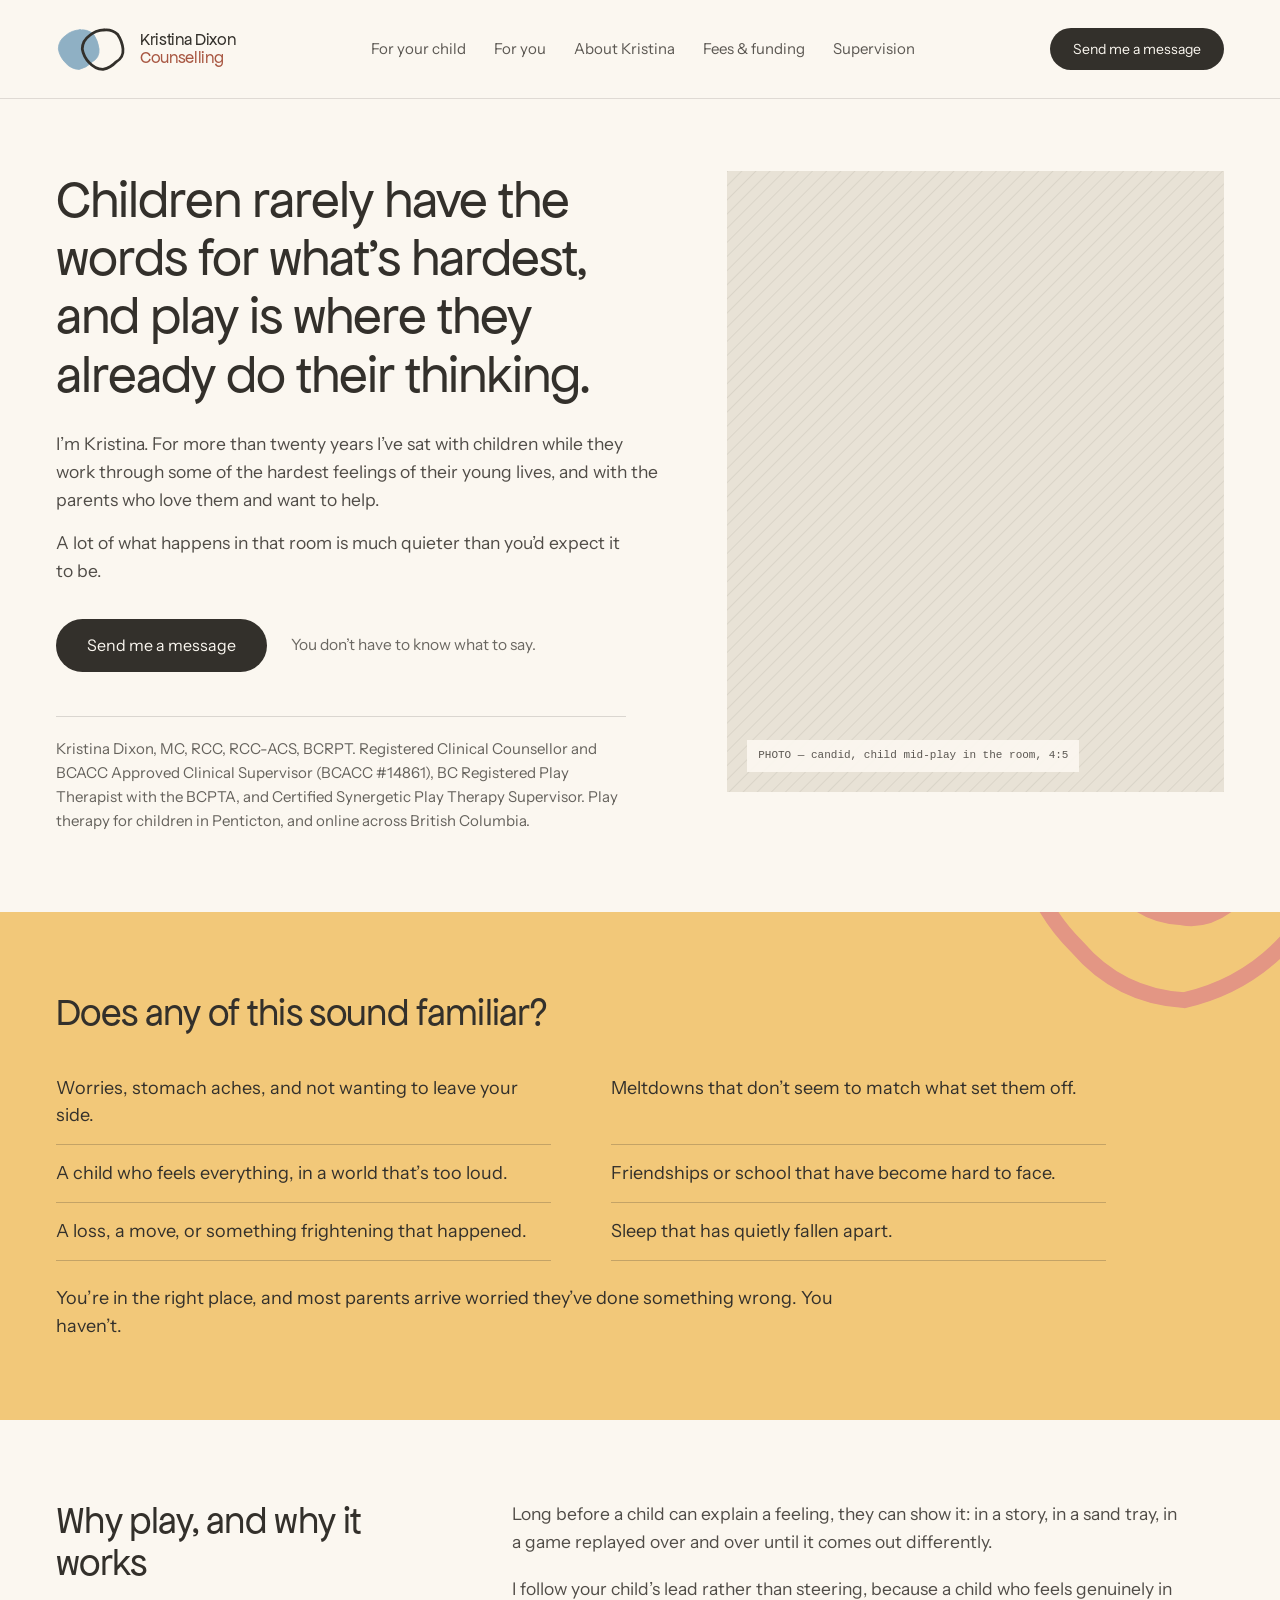
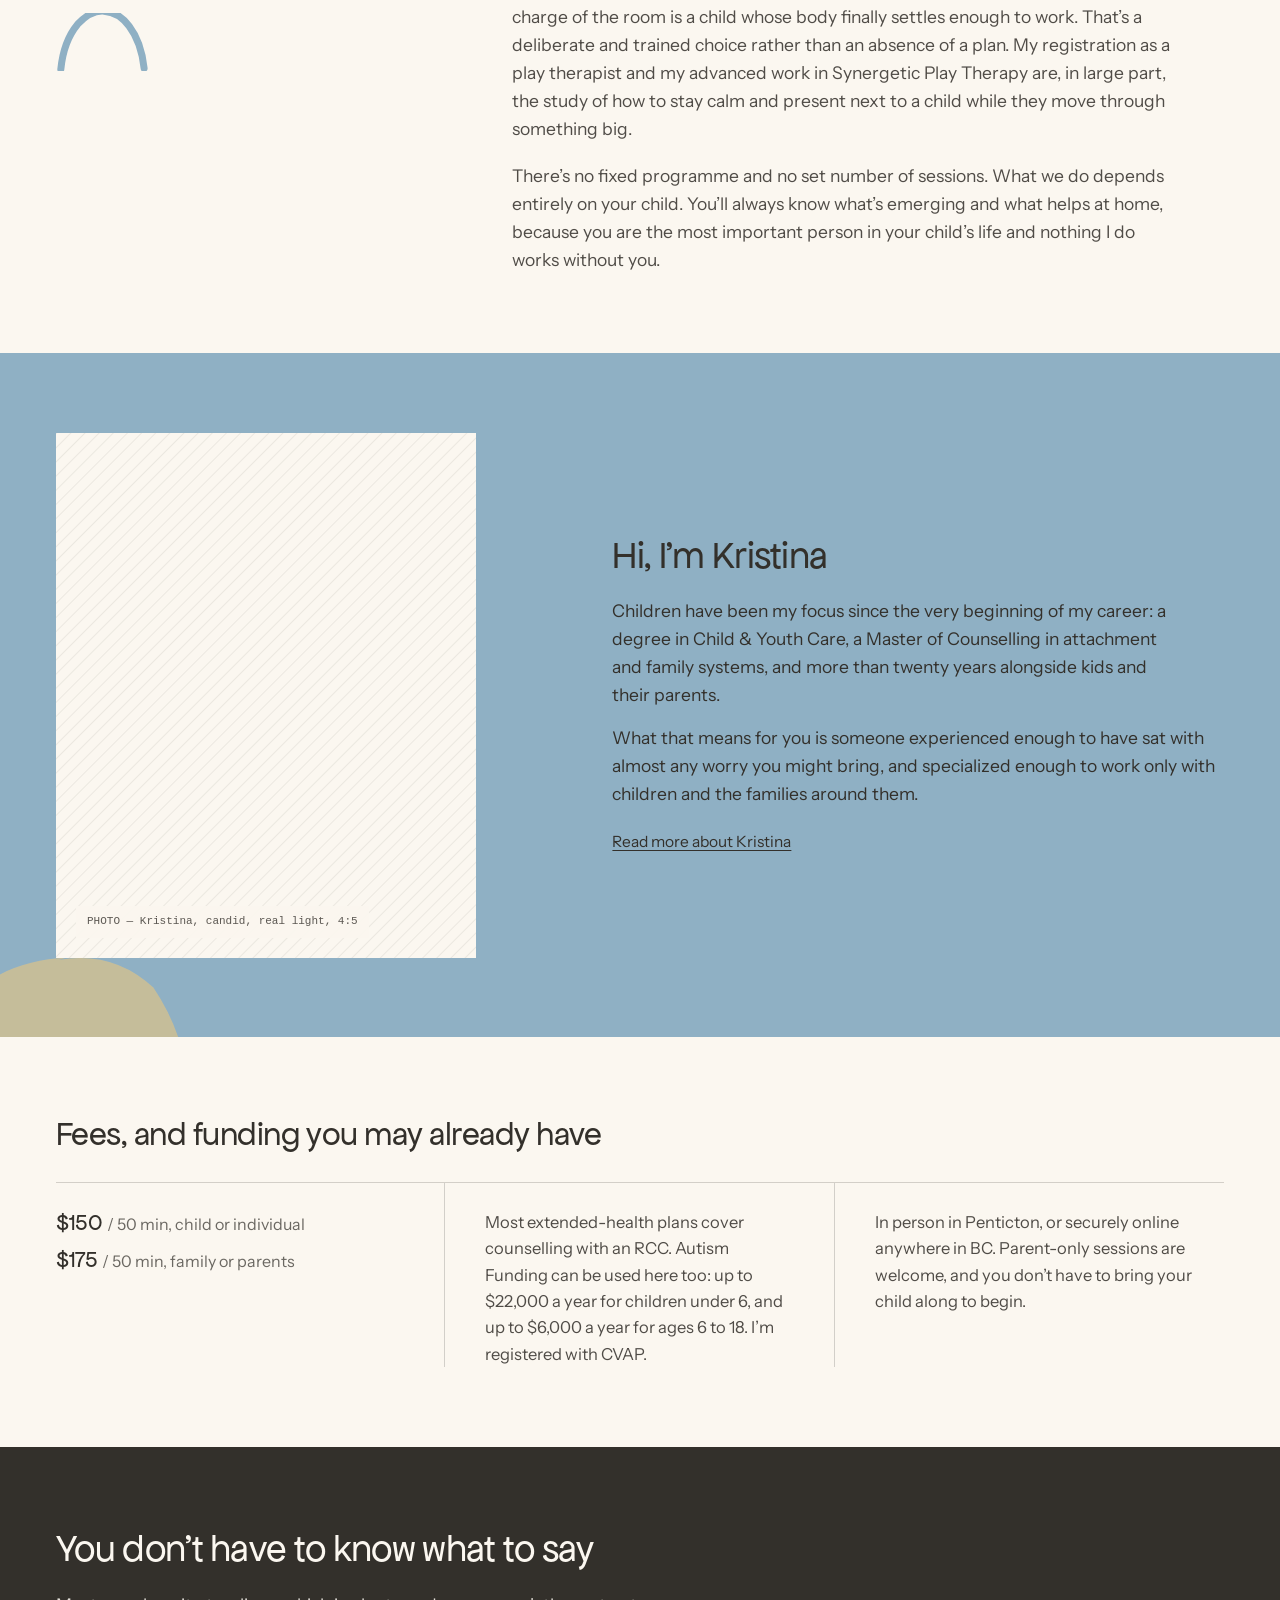
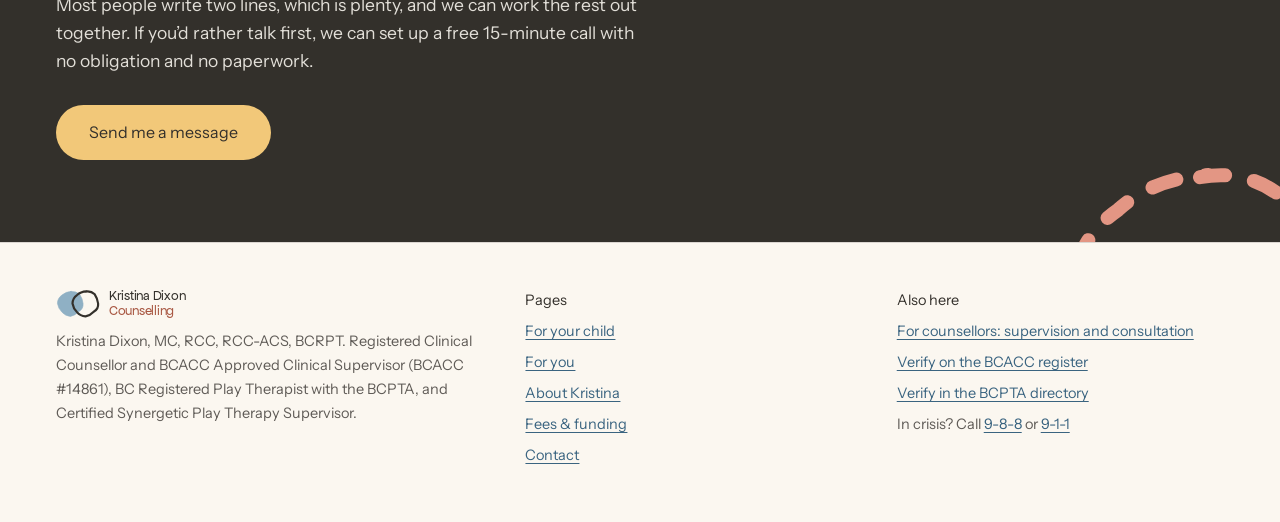
==== index.html @ 4276e52d "Give the descriptor coral and the filled ring a drawn edge Three changes from the coral handoff, on " ====
<!DOCTYPE html>
<html lang="en-CA">
<head>
<meta charset="utf-8">
<meta name="viewport" content="width=device-width, initial-scale=1">
<title>Play Therapy for Children in Penticton | Kristina Dixon, RCC, BCRPT</title>
<meta name="description" content="Registered Clinical Counsellor and BC Registered Play Therapist with 20+ years' experience, working with children and families in Penticton and the South Okanagan.">
<link rel="canonical" href="https://kristinadixon.ca/">
<meta property="og:type" content="website">
<meta property="og:site_name" content="Kristina Dixon Counselling">
<meta property="og:title" content="Play Therapy for Children in Penticton | Kristina Dixon, RCC, BCRPT">
<meta property="og:description" content="Registered Clinical Counsellor and BC Registered Play Therapist with 20+ years' experience, working with children and families in Penticton and the South Okanagan.">
<meta property="og:url" content="https://kristinadixon.ca/">
<meta property="og:locale" content="en_CA">
<!-- TODO before launch: og:image and twitter:image, 1200x630, from the primary portrait. See PHOTOGRAPHY.md. -->
<meta name="theme-color" content="#FBF7F0">
<link rel="icon" href="favicon.svg" type="image/svg+xml">
<link rel="preload" href="assets/fonts/apfel-grotezk-regular.woff2" as="font" type="font/woff2" crossorigin>
<link rel="preload" href="assets/fonts/instrument-sans-latin.woff2" as="font" type="font/woff2" crossorigin>
<link rel="stylesheet" href="assets/css/site.css">
<script async src="https://www.googletagmanager.com/gtag/js?id=G-G0EFPKYL7X"></script>
<script src="assets/js/analytics.js" defer></script>
</head>
<body class="has-sticky-cta">

<a class="skip-link" href="#main">Skip to the main content</a>

<!-- PLACEHOLDER ONLY — the striped fill used by every photo slot.
     Delete this block along with the last placeholder. -->
<svg width="0" height="0" style="position:absolute" aria-hidden="true" focusable="false"><defs><pattern id="kd-stripe" width="10" height="10" patternTransform="rotate(45)" patternUnits="userSpaceOnUse"><line x1="0" y1="0" x2="0" y2="10" stroke="rgba(51,48,43,.1)" stroke-width="1.5"></line></pattern></defs></svg>

<header class="site-header">
  <div class="wrap site-header__inner">
    <a class="lockup" href="index.html" aria-label="Kristina Dixon Counselling, home">
      <svg class="mark" width="70" height="46" viewBox="0 0 152 100" fill="none" stroke-linecap="round" aria-hidden="true" focusable="false"><path d="M50 9 Q68.4 5.7 81.8 18.2 Q91.6 32.8 93.5 50 Q95.3 68.8 78.3 78.3 Q66.8 90.7 50 94.5 Q32 93.4 20.3 79.7 Q7.9 67.4 5 50 Q5.2 31.4 20.7 20.7 Q33.1 9.3 53 8.2 Z" fill="#8FB0C4" stroke="#8FB0C4" stroke-width="1.7"></path><path d="M50 9 Q68.4 5.7 81.8 18.2 Q91.6 32.8 93.5 50 Q95.3 68.8 78.3 78.3 Q66.8 90.7 50 94.5 Q32 93.4 20.3 79.7 Q7.9 67.4 5 50 Q5.2 31.4 20.7 20.7 Q33.1 9.3 53 8.2" fill="none" stroke="#33302B" stroke-width="6" transform="translate(52 0)"></path></svg>
      <span class="lockup__name">Kristina Dixon<span class="lockup__tail"><br>Counselling</span></span>
    </a>

    <nav class="nav" aria-label="Main">
      <a class="nav__link" href="play-therapy.html">For your child</a>
      <a class="nav__link" href="for-parents.html">For you</a>
      <a class="nav__link" href="about.html">About Kristina</a>
      <a class="nav__link" href="fees.html">Fees &amp; funding</a>
      <a class="nav__link" href="for-counsellors.html">Supervision</a>
    </nav>

    <div class="header__actions">
      <a class="btn btn--header" href="contact.html">Send me a message</a>
      <details class="menu">
        <summary class="menu-toggle">Menu</summary>
        <nav class="menu-sheet" aria-label="Menu">
          <div class="wrap menu-sheet__list">
            <a href="play-therapy.html">For your child</a>
            <a href="for-parents.html">For you</a>
            <a href="about.html">About Kristina</a>
            <a href="fees.html">Fees &amp; funding</a>
            <a href="for-counsellors.html">Clinical Supervision &amp; Consultation</a>
            <a href="contact.html">Send me a message</a>
          </div>
        </nav>
      </details>
    </div>
  </div>
</header>

<main id="main">

  <section class="section hero">
    <div class="wrap split">
      <div class="hero__enter">
        <h1 class="d d-53 hero__title balance">Children rarely have the words for what&rsquo;s hardest, and play is where they already do their thinking.</h1>
        <div class="prose">
          <p>I&rsquo;m Kristina. For more than twenty years I&rsquo;ve sat with children while they work through some of the hardest feelings of their young lives, and with the parents who love them and want to help.</p>
          <p>A lot of what happens in that room is much quieter than you&rsquo;d expect it to be.</p>
        </div>
        <div class="cta-row">
          <a class="btn btn--primary" href="contact.html">Send me a message</a>
          <span class="cta-row__reassurance">You don&rsquo;t have to know what to say.</span>
        </div>
        <p class="hero__credential">Kristina Dixon, MC, RCC, RCC-ACS, BCRPT. Registered Clinical Counsellor and BCACC Approved Clinical Supervisor (BCACC #14861), BC Registered Play Therapist with the BCPTA, and Certified Synergetic Play Therapy Supervisor. Play therapy for children in Penticton, and online across British Columbia.</p>
      </div>

      <div class="photo-cell">
        <!-- PLACEHOLDER — replace with the real photograph and real alt text. -->
        <div class="photo photo--4x5">
          <svg class="photo__stripes" aria-hidden="true" focusable="false"><rect width="100%" height="100%" fill="url(#kd-stripe)"></rect></svg>
          <span class="photo__caption">PHOTO &mdash; candid, child mid-play in the room, 4:5</span>
        </div>
      </div>
    </div>
  </section>

  <section class="section block--yellow">
    <svg class="shape shape--recognition" viewBox="0 0 100 100" fill="none" stroke="#E39684" stroke-width="4.4" stroke-linecap="round" aria-hidden="true" focusable="false"><path d="M50 9 Q68.4 5.7 81.8 18.2 Q91.6 32.8 93.5 50 Q95.3 68.8 78.3 78.3 Q66.8 90.7 50 94.5 Q32 93.4 20.3 79.7 Q7.9 67.4 5 50 Q5.2 31.4 20.7 20.7 Q33.1 9.3 53 8.2"></path><path d="M50 28 Q59.5 25.8 66.5 33.5 Q72.5 40 71.5 50 Q72.5 60.5 64 66.5 Q57 72.8 49.5 71.5 Q39.5 71 34 64.5 Q28.2 58 28.5 49.5 Q27.8 39.5 34.5 33.5 Q41.5 27.2 53 27.8"></path></svg>
    <div class="wrap">
      <h2 class="d d-38">Does any of this sound familiar?</h2>
      <ul class="rule-list list-narrow">
        <li>Worries, stomach aches, and not wanting to leave your side.</li>
        <li>Meltdowns that don&rsquo;t seem to match what set them off.</li>
        <li>A child who feels everything, in a world that&rsquo;s too loud.</li>
        <li>Friendships or school that have become hard to face.</li>
        <li>A loss, a move, or something frightening that happened.</li>
        <li>Sleep that has quietly fallen apart.</li>
      </ul>
      <p class="block__coda">You&rsquo;re in the right place, and most parents arrive worried they&rsquo;ve done something wrong. You haven&rsquo;t.</p>
    </div>
  </section>

  <section class="section">
    <div class="wrap split--aside">
      <div>
        <h2 class="d d-38">Why play, and why it works</h2>
        <svg class="aside-shape" width="92" height="58" viewBox="12 20 76 62" fill="none" stroke="#8FB0C4" stroke-width="7.5" stroke-linecap="round" aria-hidden="true" focusable="false"><path d="M6 80 Q9 50 24 32 Q38 17 52 18 Q68 19 79 34 Q92 51 95 79"></path></svg>
      </div>
      <div class="prose prose--loose">
        <p>Long before a child can explain a feeling, they can show it: in a story, in a sand tray, in a game replayed over and over until it comes out differently.</p>
        <p>I follow your child&rsquo;s lead rather than steering, because a child who feels genuinely in charge of the room is a child whose body finally settles enough to work. That&rsquo;s a deliberate and trained choice rather than an absence of a plan. My registration as a play therapist and my advanced work in Synergetic Play Therapy are, in large part, the study of how to stay calm and present next to a child while they move through something big.</p>
        <p>There&rsquo;s no fixed programme and no set number of sessions. What we do depends entirely on your child. You&rsquo;ll always know what&rsquo;s emerging and what helps at home, because you are the most important person in your child&rsquo;s life and nothing I do works without you.</p>
      </div>
    </div>
  </section>

  <section class="section block--sky">
    <svg class="shape shape--kristina" viewBox="0 0 100 100" fill="none" aria-hidden="true" focusable="false"><path d="M50 9 Q68.4 5.7 81.8 18.2 Q91.6 32.8 93.5 50 Q95.3 68.8 78.3 78.3 Q66.8 90.7 50 94.5 Q32 93.4 20.3 79.7 Q7.9 67.4 5 50 Q5.2 31.4 20.7 20.7 Q33.1 9.3 53 8.2 Z" fill="#F2C879" opacity=".55"></path></svg>
    <div class="wrap split--flip split--middle split--photo-first">
      <div class="photo-cell">
        <!-- PLACEHOLDER — replace with the real photograph and real alt text. -->
        <div class="photo photo--4x5 photo--inset">
          <svg class="photo__stripes" aria-hidden="true" focusable="false"><rect width="100%" height="100%" fill="url(#kd-stripe)"></rect></svg>
          <span class="photo__caption">PHOTO &mdash; Kristina, candid, real light, 4:5</span>
        </div>
      </div>
      <div>
        <h2 class="d d-38">Hi, I&rsquo;m Kristina</h2>
        <div class="prose">
          <p>Children have been my focus since the very beginning of my career: a degree in Child &amp; Youth Care, a Master of Counselling in attachment and family systems, and more than twenty years alongside kids and their parents.</p>
          <p>What that means for you is someone experienced enough to have sat with almost any worry you might bring, and specialized enough to work only with children and the families around them.</p>
        </div>
        <p class="after"><a href="about.html">Read more about Kristina</a></p>
      </div>
    </div>
  </section>

  <section class="section">
    <div class="wrap">
      <h2 class="d d-33">Fees, and funding you may already have</h2>
      <div class="trio">
        <div>
          <p class="price"><span class="d d-23">$150</span> <span class="price__unit">/ 50 min, child or individual</span></p>
          <p class="price"><span class="d d-23">$175</span> <span class="price__unit">/ 50 min, family or parents</span></p>
        </div>
        <div>
          <p class="cell__body">Most extended-health plans cover counselling with an RCC. Autism Funding can be used here too: up to $22,000 a year for children under 6, and up to $6,000 a year for ages 6 to 18. I&rsquo;m registered with CVAP.</p>
        </div>
        <div>
          <p class="cell__body">In person in Penticton, or securely online anywhere in BC. Parent-only sessions are welcome, and you don&rsquo;t have to bring your child along to begin.</p>
        </div>
      </div>
    </div>
  </section>

  <section class="closer on-charcoal">
    <svg class="shape shape--closer" viewBox="0 0 100 100" fill="none" stroke="#E39684" stroke-width="5" stroke-dasharray="9 10.5" stroke-linecap="round" aria-hidden="true" focusable="false"><path d="M50 9 Q68.4 5.7 81.8 18.2 Q91.6 32.8 93.5 50 Q95.3 68.8 78.3 78.3 Q66.8 90.7 50 94.5 Q32 93.4 20.3 79.7 Q7.9 67.4 5 50 Q5.2 31.4 20.7 20.7 Q33.1 9.3 53 8.2"></path></svg>
    <div class="wrap">
      <h2 class="d d-38 closer__title">You don&rsquo;t have to know what to say</h2>
      <p class="closer__body">Most people write two lines, which is plenty, and we can work the rest out together. If you&rsquo;d rather talk first, we can set up a free 15-minute call with no obligation and no paperwork.</p>
      <div class="closer__actions">
        <a class="btn btn--yellow" href="contact.html">Send me a message</a>
      </div>
    </div>
  </section>

</main>

<footer class="site-footer">
  <div class="wrap site-footer__inner">
    <div class="footer-col">
      <a class="footer-lockup" href="index.html">
        <svg class="mark" width="44" height="29" viewBox="0 0 152 100" fill="none" stroke-linecap="round" aria-hidden="true" focusable="false"><path d="M50 9 Q68.4 5.7 81.8 18.2 Q91.6 32.8 93.5 50 Q95.3 68.8 78.3 78.3 Q66.8 90.7 50 94.5 Q32 93.4 20.3 79.7 Q7.9 67.4 5 50 Q5.2 31.4 20.7 20.7 Q33.1 9.3 53 8.2 Z" fill="#8FB0C4" stroke="#8FB0C4" stroke-width="2.1"></path><path d="M50 9 Q68.4 5.7 81.8 18.2 Q91.6 32.8 93.5 50 Q95.3 68.8 78.3 78.3 Q66.8 90.7 50 94.5 Q32 93.4 20.3 79.7 Q7.9 67.4 5 50 Q5.2 31.4 20.7 20.7 Q33.1 9.3 53 8.2" fill="none" stroke="#33302B" stroke-width="7.5" transform="translate(52 0)"></path></svg>
        <span class="footer-lockup__name">Kristina Dixon<span class="footer-lockup__tail"><br>Counselling</span></span>
      </a>
      <p>Kristina Dixon, MC, RCC, RCC-ACS, BCRPT. Registered Clinical Counsellor and BCACC Approved Clinical Supervisor (BCACC #14861), BC Registered Play Therapist with the BCPTA, and Certified Synergetic Play Therapy Supervisor.</p>
    </div>
    <nav class="footer-col" aria-label="Pages">
      <span class="footer-col__head">Pages</span>
      <a href="play-therapy.html">For your child</a>
      <a href="for-parents.html">For you</a>
      <a href="about.html">About Kristina</a>
      <a href="fees.html">Fees &amp; funding</a>
      <a href="contact.html">Contact</a>
    </nav>
    <nav class="footer-col" aria-label="Also here">
      <span class="footer-col__head">Also here</span>
      <a href="for-counsellors.html">For counsellors: supervision and consultation</a>
      <a href="https://bcacc.ca/counsellors/kristina-dixon/" rel="noopener">Verify on the BCACC register</a>
      <a href="https://www.bcplaytherapy.ca/membership-account/profile/918/" rel="noopener">Verify in the BCPTA directory</a>
      <span>In crisis? Call <a href="tel:988">9-8-8</a> or <a href="tel:911">9-1-1</a></span>
    </nav>
  </div>
</footer>

<div class="sticky-cta">
  <a class="btn btn--primary" href="contact.html">Send me a message</a>
</div>

<script type="application/ld+json">
{
  "@context": "https://schema.org",
  "@type": "LocalBusiness",
  "@id": "https://kristinadixon.ca/#practice",
  "name": "Kristina Dixon Counselling",
  "url": "https://kristinadixon.ca/",
  "description": "Play therapy for children and counselling for the parents around them, in Penticton and online across British Columbia.",
  "address": {
    "@type": "PostalAddress",
    "addressLocality": "Penticton",
    "addressRegion": "BC",
    "addressCountry": "CA"
  },
  "areaServed": ["Penticton", "Summerland", "Oliver", "Osoyoos", "British Columbia"],
  "employee": {
    "@type": "Person",
    "@id": "https://kristinadixon.ca/about.html#kristina",
    "name": "Kristina Dixon",
    "honorificSuffix": "MC, RCC, RCC-ACS, BCRPT",
    "jobTitle": "Registered Clinical Counsellor and BC Registered Play Therapist",
    "hasCredential": ["RCC BCACC #14861", "RCC-ACS BCACC Approved Clinical Supervisor", "BCRPT BCPTA", "Certified Synergetic Play Therapy Supervisor"]
  }
}
</script>

</body>
</html>
---- assets/css/site.css ----
/* =============================================================================
   Kristina Dixon Counselling
   Territory 2, "Big Feelings". Hand-built static CSS. No framework, no build.

   Non-negotiables encoded here, from design-handback-type-and-colour.md:
   - No gradients. Anywhere. Section separation is a hard colour change,
     a 1px rule, or space.
   - No box-shadows. Anywhere.
   - border-radius: 999px on buttons only. Everything else is square.
   - All text is charcoal (or warm white on charcoal). Yellow and sky are block
     and shape colours only and never carry text. Coral has one exception, the
     lock-up descriptor, and only in the darkened cut that clears AA.
   - Hierarchy is size and space. Never a weight jump. Display face is 400 only.
   ========================================================================== */

/* 1. Fonts — self-hosted, latin subsets, font-display:swap
   ------------------------------------------------------------------------- */

/* Body face. Instrument Sans ships variable, so one file covers 400 and 500. */
@font-face {
  font-family: 'Instrument Sans';
  font-style: normal;
  font-weight: 400 500;
  font-display: swap;
  src: url('../fonts/instrument-sans-latin.woff2') format('woff2');
  unicode-range: U+0000-00FF, U+0131, U+0152-0153, U+02BB-02BC, U+02C6, U+02DA,
    U+02DC, U+0304, U+0308, U+0329, U+2000-206F, U+20AC, U+2122, U+2191, U+2193,
    U+2212, U+2215, U+FEFF, U+FFFD;
}
@font-face {
  font-family: 'Instrument Sans';
  font-style: normal;
  font-weight: 400 500;
  font-display: swap;
  src: url('../fonts/instrument-sans-latin-ext.woff2') format('woff2');
  unicode-range: U+0100-02BA, U+02BD-02C5, U+02C7-02CC, U+02CE-02D7, U+02DD-02FF,
    U+0304, U+0308, U+0329, U+1D00-1DBF, U+1E00-1E9F, U+1EF2-1EFF, U+2020,
    U+20A0-20AB, U+20AD-20C0, U+2113, U+2C60-2C7F, U+A720-A7FF;
}
@font-face {
  font-family: 'Instrument Sans';
  font-style: italic;
  font-weight: 400;
  font-display: swap;
  src: url('../fonts/instrument-sans-italic-latin.woff2') format('woff2');
  unicode-range: U+0000-00FF, U+0131, U+0152-0153, U+02BB-02BC, U+02C6, U+02DA,
    U+02DC, U+0304, U+0308, U+0329, U+2000-206F, U+20AC, U+2122, U+2191, U+2193,
    U+2212, U+2215, U+FEFF, U+FFFD;
}

/* Display face — Apfel Grotezk (Collletttivo), the handoff's first choice.
   SIL Open Font License 1.1; the licence travels with the file, in
   assets/fonts/ApfelGrotezk-OFL.txt.

   Weight 400 only, deliberately. The family also ships Fett, Satt and Brukt;
   none of them is here, so nothing can accidentally reach for a heavier cut
   and reintroduce the weight-jump hierarchy the handback ruled out. */
@font-face {
  font-family: 'Apfel Grotezk';
  font-style: normal;
  font-weight: 400;
  font-display: swap;
  src: url('../fonts/apfel-grotezk-regular.woff2') format('woff2');
}

/* 2. Tokens
   ------------------------------------------------------------------------- */

:root {
  --warm-white: #FBF7F0;
  --charcoal: #33302B;
  --yellow: #F2C879;
  --sky: #8FB0C4;

  /* Coral carries the lock-up descriptor, and the value flips with the ground
     because no single one clears AA on both. --coral is the palette value and
     is only ever type on charcoal (5.6:1); --coral-ink is the darkened cut and
     is only ever type on warm white (4.8:1). Swapped, both fail: #E39684 on
     warm white measures about 2:1, #A85742 on charcoal about 2.4:1. Yellow is
     not a third option — it is unusable as type on warm white at any size. */
  --coral: #E39684;
  --coral-ink: #A85742;
  --link: #3A6480;
  --link-hover: #2A4B60;
  --placeholder-ground: #E8E2D6;

  /* Softened charcoal for running prose. 7.7:1 on warm white. */
  --ink-soft: rgba(51, 48, 43, .86);
  --ink-quiet: rgba(51, 48, 43, .78);
  --ink-faint: rgba(51, 48, 43, .72);

  --rule: rgba(51, 48, 43, .18);
  --rule-mid: rgba(51, 48, 43, .2);
  --rule-strong: rgba(51, 48, 43, .24);

  /* Reversed, for the charcoal closer and the supervision sub-brand. */
  --paper-soft: rgba(251, 247, 240, .88);
  --paper-quiet: rgba(251, 247, 240, .8);
  --paper-rule: rgba(251, 247, 240, .2);

  --font-display: 'Apfel Grotezk', system-ui, sans-serif;
  --font-body: 'Instrument Sans', system-ui, -apple-system, 'Segoe UI', sans-serif;
  --font-mono: ui-monospace, SFMono-Regular, Menlo, Consolas, monospace;

  --page: 1280px;
  --gutter: clamp(20px, 4.4vw, 56px);
  --section-pad: clamp(56px, 6.2vw, 80px);

  --ease: cubic-bezier(.2, .6, .35, 1);
}

/* 3. Base
   ------------------------------------------------------------------------- */

*, *::before, *::after { box-sizing: border-box; }

html { -webkit-text-size-adjust: 100%; }

body {
  margin: 0;
  background: var(--warm-white);
  color: var(--charcoal);
  font-family: var(--font-body);
  font-size: 17.5px;
  line-height: 1.58;
  -webkit-font-smoothing: antialiased;
  text-rendering: optimizeLegibility;
  overflow-x: hidden;
}

h1, h2, h3, p, ul, ol, figure, blockquote { margin: 0; }
ul { padding: 0; list-style: none; }
img, svg { display: block; max-width: 100%; }
img { height: auto; }

a { color: var(--link); text-underline-offset: .18em; }
a:hover { color: var(--link-hover); }

/* On a colour block the link is charcoal and carries an underline, because
   the affordance must not be colour alone and #3A6480 measures 4.02:1 on
   yellow and 2.74:1 on sky — both short of AA. Charcoal is 9.4:1 and 5.7:1. */
.block--yellow a,
.block--sky a {
  color: var(--charcoal);
  text-decoration: underline;
}
.block--yellow a:hover,
.block--sky a:hover { color: var(--charcoal); text-decoration-thickness: 2px; }

/* Focus is never removed. 2px at 2px offset, always ≥3:1 on its own ground. */
:focus-visible {
  outline: 2px solid var(--link);
  outline-offset: 2px;
}
.block--sky :focus-visible { outline-color: var(--charcoal); }
.on-charcoal :focus-visible,
.closer :focus-visible,
.pro :focus-visible { outline-color: var(--sky); }

[hidden] { display: none !important; }

button { font: inherit; color: inherit; cursor: pointer; }

::selection { background: var(--yellow); color: var(--charcoal); }

.visually-hidden {
  position: absolute;
  width: 1px; height: 1px;
  margin: -1px; padding: 0; border: 0;
  clip-path: inset(50%);
  overflow: hidden;
  white-space: nowrap;
}

.skip-link {
  position: absolute;
  left: 12px; top: -100px;
  z-index: 100;
  padding: 14px 20px;
  background: var(--charcoal);
  color: var(--warm-white);
  font-size: 15px;
  text-decoration: none;
  transition: top .15s var(--ease);
}
.skip-link:focus {
  top: 12px;
  color: var(--warm-white);
}

/* 4. Type scale — display 53 / 47 / 43 / 38 / 33 / 23 / 21, weight 400 only
   ------------------------------------------------------------------------- */

.d {
  font-family: var(--font-display);
  font-weight: 400;
  letter-spacing: -.016em;
  line-height: 1.14;
}
.d-53 { font-size: clamp(30px, 4.15vw, 53px); line-height: 1.1;  letter-spacing: -.019em; }
.d-47 { font-size: clamp(29px, 3.7vw, 47px);  line-height: 1.1;  letter-spacing: -.019em; }
.d-43 { font-size: clamp(28px, 3.4vw, 43px);  line-height: 1.1;  letter-spacing: -.019em; }
.d-38 { font-size: clamp(25px, 3vw, 38px);    line-height: 1.12; letter-spacing: -.018em; }
.d-33 { font-size: clamp(23px, 2.6vw, 33px);  line-height: 1.14; letter-spacing: -.016em; }
.d-23 { font-size: clamp(20px, 1.8vw, 23px);  line-height: 1.18; letter-spacing: -.014em; }
.d-21 { font-size: clamp(19px, 1.65vw, 21px); line-height: 1.18; letter-spacing: -.014em; }

/* Space above a heading is generous, space below it is tight. The space is
   what separates; there is never a weight jump. */
.lede {
  font-size: clamp(16.5px, 1.4vw, 18px);
  line-height: 1.6;
  color: var(--ink-soft);
  max-width: 38em;
  text-wrap: pretty;
}
.lede--short { max-width: 32em; }
.lede + .lede { margin-top: 16px; }

/* Contact details, and the land acknowledgement that closes the Contact page. */
.contact-details {
  display: flex;
  flex-direction: column;
  gap: 12px;
  margin-top: 28px;
  font-size: 17px;
  color: var(--charcoal);
}
.land {
  max-width: 44em;
  font-size: 17.5px;
  line-height: 1.65;
  color: var(--charcoal);
  text-wrap: pretty;
}

.prose {
  display: flex;
  flex-direction: column;
  gap: 15px;
  max-width: 38em;
  line-height: 1.6;
  color: var(--ink-soft);
}
.prose p { text-wrap: pretty; }
.prose--loose { gap: 19px; }

/* The single crayon shape that sits in an aside column, in normal flow rather
   than cropped off an edge. */
.aside-shape { margin-top: 28px; }

.note {
  font-size: 15.5px;
  line-height: 1.6;
  color: var(--ink-quiet);
}

/* Small labels, captions and credential lines are the body face at small size
   with slightly wider tracking. There is no third family. */
.meta {
  font-size: 15px;
  line-height: 1.6;
  letter-spacing: .005em;
  color: var(--ink-quiet);
}

.balance { text-wrap: balance; }

/* Vertical rhythm lives in sibling selectors rather than in the markup, so
   the rule "generous space above a heading, tight space below it" is stated
   once and holds on every page. */
.hero__title + .prose { margin-top: 26px; }
h1 + .lede { margin-top: 24px; }
h2 + .prose,
h2 + .pro-prose { margin-top: 20px; }
h2 + .rule-list,
h2 + .defs,
h2 + .rule-stack,
.lede + .rule-list { margin-top: 26px; }
h2 + .trio,
h2 + .quad { margin-top: 28px; }
.prose + .cta-row,
.lede + .cta-row { margin-top: 34px; }
.rule-list + .block__coda { margin-top: 24px; }
.defs + .strip { margin-top: 26px; }

.block__coda {
  max-width: 46em;
  font-size: 18px;
  line-height: 1.55;
}
.list-narrow { max-width: 60em; }
.measure-31 { max-width: 31em; }
.measure-34 { max-width: 34em; }
.measure-36 { max-width: 36em; }

/* A single following line — "Read more about Kristina", the verification
   sentence — set at the small body size. */
.after {
  margin-top: 22px;
  font-size: 15.5px;
  line-height: 1.6;
}

/* One rule, one line: the AutPlay / Circle of Security strip under the
   credential grid. The disclosure control sits on the line below it, so that
   opening it expands into full width instead of into a narrow column. */
.strip {
  padding-top: 22px;
  border-top: 1px solid var(--rule-strong);
  font-size: 16px;
  line-height: 1.6;
}
.strip + .disclosure { margin-top: 22px; }
.disclosure + .after { margin-top: 20px; }

/* 5. Layout
   ------------------------------------------------------------------------- */

.wrap {
  max-width: var(--page);
  margin-inline: auto;
  padding-inline: var(--gutter);
}

.section {
  position: relative;
  padding-block: var(--section-pad);
  overflow: hidden; /* shapes crop against this */
}
.section--tight-top { padding-block-start: 0; }
.section--tight-bottom { padding-block-end: 0; }

/* One colour block per section. Never two colour blocks adjacent. */
.block--yellow { background: var(--yellow); }
.block--sky { background: var(--sky); }
.block--charcoal { background: var(--charcoal); color: var(--warm-white); }

/* Text on a colour block is full-strength charcoal, never the softened value. */
.block--yellow .prose,
.block--sky .prose,
.block--yellow .lede,
.block--sky .lede { color: var(--charcoal); }

.grid { display: grid; }

/* Every split is a grid in its own right, so a modifier can be used alone. */
.split,
.split--even,
.split--flip,
.split--aside {
  display: grid;
  gap: 64px;
  align-items: start;
}
.split { grid-template-columns: 1.1fr .9fr; }
.split--even { grid-template-columns: 1fr 1fr; gap: 56px; }
.split--flip { grid-template-columns: .9fr 1.1fr; gap: 56px; }
.split--aside { grid-template-columns: .36fr .64fr; gap: 56px; }
.split--middle { align-items: center; }

/* 6. Header
   ------------------------------------------------------------------------- */

.site-header {
  position: relative;
  border-bottom: 1px solid rgba(51, 48, 43, .14);
}
.site-header__inner {
  display: flex;
  align-items: center;
  justify-content: space-between;
  gap: 24px;
  padding-block: 26px;
}

.lockup {
  display: inline-flex;
  align-items: center;
  gap: 14px;
  color: var(--charcoal);
  text-decoration: none;
}
.lockup__name {
  font-family: var(--font-display);
  font-weight: 400;
  font-size: 17px;
  /* Absolute leading: the two-line block (36px) must stay shorter than the
     46px mark, or the lock-up reads as an icon beside a heading. */
  line-height: 18px;
  letter-spacing: -.019em;
  white-space: nowrap;
}
/* The name reads first, the descriptor second — the same relationship
   "Supervision" already has in the sub-brand. */
.lockup__tail { color: var(--coral-ink); }

.nav {
  display: flex;
  align-items: center;
  gap: 28px;
}
.nav__link {
  font-size: 15px;
  color: rgba(51, 48, 43, .8);
  text-decoration: none;
}
.nav__link:hover { color: var(--charcoal); text-decoration: underline; }
.nav__link[aria-current='page'] { color: var(--charcoal); }

.header__actions {
  display: flex;
  align-items: center;
  gap: 22px;
}

/* The mobile menu is a native <details>, so it needs no script and keeps its
   keyboard and screen-reader behaviour for free. */
.menu { display: none; }

.menu-toggle {
  display: flex;
  align-items: center;
  justify-content: center;
  min-width: 54px;
  min-height: 54px;
  font-size: 16px;
  color: rgba(51, 48, 43, .8);
  cursor: pointer;
  list-style: none;
}
.menu-toggle::-webkit-details-marker { display: none; }

/* A plain sheet under the header. Not a drawer, not an overlay. */
.menu-sheet {
  position: absolute;
  left: 0; right: 0;
  top: 100%;
  z-index: 25;
  background: var(--warm-white);
  border-top: 1px solid var(--rule);
  border-bottom: 1px solid var(--rule);
}
.menu-sheet__list { display: flex; flex-direction: column; }
.menu-sheet__list a {
  display: flex;
  align-items: center;
  min-height: 54px;
  padding-block: 4px;
  border-bottom: 1px solid var(--rule);
  font-size: 17px;
  color: var(--charcoal);
  text-decoration: none;
}
.menu-sheet__list a:last-child { border-bottom: 0; }

/* 7. Buttons and plain links
   ------------------------------------------------------------------------- */

/* The pill is the one rounded thing on the site, and it belongs to buttons. */
.btn {
  display: inline-flex;
  align-items: center;
  justify-content: center;
  border-radius: 999px;
  border: 1px solid transparent;
  font-size: 16px;
  line-height: 1.2;
  text-align: center;
  text-decoration: none;
  transition: background-color .16s var(--ease), color .16s var(--ease),
              border-color .16s var(--ease), transform .16s var(--ease);
}
.btn:hover { transform: translateY(-1px); }
.btn:active { transform: translateY(0); }

.btn--primary {
  padding: 16px 30px;
  background: var(--charcoal);
  color: var(--warm-white);
}
.btn--primary:hover { background: #26241F; color: var(--warm-white); }

.btn--yellow {
  padding: 17px 32px;
  background: var(--yellow);
  color: var(--charcoal);
}
.btn--yellow:hover { background: #E9B95F; color: var(--charcoal); }

.btn--header {
  padding: 12px 22px;
  background: var(--charcoal);
  color: var(--warm-white);
  font-size: 14px;
  white-space: nowrap;
}
.btn--header:hover { background: #26241F; color: var(--warm-white); }

.cta-row {
  display: flex;
  align-items: center;
  flex-wrap: wrap;
  gap: 24px;
}
.cta-row__reassurance {
  font-size: 15.5px;
  color: var(--ink-faint);
}

/* 8. Hero
   ------------------------------------------------------------------------- */

.hero { padding-block-start: clamp(40px, 5.6vw, 84px); }

.hero__title { max-width: 19em; }
.hero__title--wide { max-width: 23em; }
.hero__title--narrow { max-width: 17em; }

.hero__credential {
  margin-top: 44px;
  padding-top: 20px;
  border-top: 1px solid rgba(51, 48, 43, .16);
  max-width: 38em;
  font-size: 15px;
  line-height: 1.6;
  color: rgba(51, 48, 43, .75);
}

/* 9. Rule lists, trios and cells
   ------------------------------------------------------------------------- */

/* Two columns of plain lines separated by hairlines. No bullets, no icons. */
.rule-list {
  display: grid;
  grid-template-columns: 1fr 1fr;
  gap: 0 60px;
}
.rule-list > li,
.rule-list > p {
  margin: 0;
  padding: 15px 0;
  border-bottom: 1px solid var(--rule);
  font-size: 18px;
  line-height: 1.5;
}
.block--yellow .rule-list > li,
.block--sky .rule-list > li { border-bottom-color: var(--rule-strong); }

/* Stacked variant: a single column of beliefs or practical lines. */
.rule-stack {
  display: flex;
  flex-direction: column;
  max-width: 38em;
  line-height: 1.6;
  color: var(--ink-soft);
}
.rule-stack > li {
  padding: 20px 0;
  border-bottom: 1px solid var(--rule);
  text-wrap: pretty;
}
.rule-stack > li:first-child { padding-top: 0; }
.rule-stack > li:last-child { padding-bottom: 0; border-bottom: 0; }

/* A definition list: a display-face term over its plain-language translation.
   Used for the credentials, the four services, and the funding levers. */
.defs {
  display: grid;
  grid-template-columns: 1fr 1fr;
  gap: 0 60px;
  margin: 0;
}
.defs > div {
  padding: 22px 0;
  border-top: 1px solid var(--rule-strong);
}
.defs dt { margin: 0; }
.defs dd {
  margin: 8px 0 0;
  font-size: 16.5px;
  line-height: 1.6;
}

/* Three cells divided by vertical rules. No cards, no shadows. */
.trio {
  display: grid;
  grid-template-columns: repeat(3, 1fr);
  border-top: 1px solid var(--rule-mid);
}
.trio > * {
  padding: 26px 40px 0 40px;
  border-right: 1px solid var(--rule-mid);
}
.trio > *:first-child { padding-left: 0; }
.trio > *:last-child { padding-right: 0; border-right: 0; }

.quad {
  display: grid;
  grid-template-columns: repeat(4, 1fr);
  border-top: 1px solid var(--paper-rule);
}
.quad > * {
  padding: 26px 32px 0 32px;
  border-right: 1px solid var(--paper-rule);
}
.quad > *:first-child { padding-left: 0; }
.quad > *:last-child { padding-right: 0; border-right: 0; }

.cell__body {
  margin-top: 8px;
  font-size: 16.5px;
  line-height: 1.6;
  color: var(--ink-soft);
}
.cell__body:first-child { margin-top: 0; }
/* Fixed height across the trio so the three titles sit on one line, whatever
   the shape's own proportions. */
.cell__shape {
  height: 42px;
  width: auto;
  margin-bottom: 14px;
}

/* Home: figure and unit share a line. */
.price + .price { margin-top: 8px; }
.price__unit { font-size: 16px; color: var(--ink-faint); }

/* Fees: a large figure with its unit on the line below. */
.price-cell__unit {
  margin-top: 6px;
  font-size: 16.5px;
  color: var(--ink-quiet);
}

/* 10. Photography
   -------------------------------------------------------------------------
   PLACEHOLDER — every one of these must be replaced with real photography and
   real alt text before launch. See PHOTOGRAPHY.md for the shot list and the
   two-line swap. Do not ship the striped fill. Do not substitute stock. */

.photo {
  position: relative;
  display: block;
  background: var(--placeholder-ground);
  overflow: hidden;
}
.photo > img {
  width: 100%;
  height: 100%;
  object-fit: cover;
}
.photo--4x5 { aspect-ratio: 4 / 5; }
.photo--3x2 { aspect-ratio: 3 / 2; }
.photo--16x9 { aspect-ratio: 16 / 9; }

/* A portrait that shares a section with body copy rather than carrying a hero:
   held to a width that keeps the section from becoming one tall photograph. */
.photo--inset { max-width: 420px; }

.photo__stripes {
  position: absolute;
  inset: 0;
  width: 100%;
  height: 100%;
}
.photo__caption {
  position: absolute;
  left: 20px;
  bottom: 20px;
  max-width: calc(100% - 40px);
  padding: 8px 11px;
  background: rgba(251, 247, 240, .94);
  font-family: var(--font-mono);
  font-size: 11px;
  line-height: 1.45;
  color: rgba(51, 48, 43, .8);
}
.block--sky .photo { background: var(--warm-white); }

/* 11. Feeling shapes
   -------------------------------------------------------------------------
   A closed set of six, all built from the five authored crayon paths. Flat,
   hard-edged, no gradients, no shadows; each prints in one colour.

   Placement rule, and this one was a real defect caught in review: a shape
   crops off the edge of its section and NEVER sits behind text or over an
   interactive control. Every placement below is checked against the rendered
   text and control rects by tools/check-shapes.mjs — run it after any change
   to a section's copy or width. */

.shape {
  position: absolute;
  pointer-events: none;
  z-index: 0;
}
.section > .wrap { position: relative; z-index: 1; }

/* Home — yellow recognition block. "Big feeling", cropped off the top-right,
   sitting above the rule list and clear of the heading. */
.shape--recognition { top: -252px; right: -84px; width: 360px; height: 360px; }

/* Home — sky "Hi, I'm Kristina". "Settled", cropped off the bottom-left,
   below the portrait column. */
.shape--kristina { bottom: -196px; left: -92px; width: 300px; height: 300px; }

/* About — yellow "What the letters mean". "Together", cropped off the top-right
   in the band above the definition grid. */
.shape--letters { top: -150px; right: -170px; width: 330px; height: 217px; }

/* About — sky "Where we'd meet". "Working on it", cropped off the bottom-left. */
.shape--meet { bottom: -168px; left: -70px; width: 240px; height: 240px; }

/* For your child — yellow "It's quieter than it looks". "Not sure yet",
   cropped off the bottom-left, below the aside heading. */
.shape--quieter { bottom: -196px; left: -136px; width: 320px; height: 320px; }

/* For you — sky "You won't be handed a programme". "Big feeling", filled,
   cropped off the bottom-right beyond the 31em copy column. */
.shape--programme { bottom: -178px; right: -86px; width: 300px; height: 300px; }

/* Fees — sky funding block. "Big feeling", cropped off the top-left above the
   heading baseline. */
.shape--funding { top: -212px; left: -76px; width: 300px; height: 300px; }

/* Contact — yellow form panel. "Settled", cropped off the top-right corner,
   entirely above the first control. */
.shape--form { top: -142px; right: -66px; width: 200px; height: 200px; }

/* Every closer — "Not sure yet", dashed, cropped off the bottom-right. */
.shape--closer { bottom: -190px; right: -60px; width: 280px; height: 280px; }

/* 12. Disclosure
   ------------------------------------------------------------------------- */

.disclosure { margin: 0; }
.disclosure__summary {
  display: inline-flex;
  align-items: center;
  gap: 10px;
  min-height: 54px;
  padding: 13px 24px;
  border: 1px solid rgba(51, 48, 43, .5);
  font-size: 15px;
  color: var(--charcoal);
  cursor: pointer;
  list-style: none;
  transition: background-color .16s var(--ease);
}
.disclosure__summary::-webkit-details-marker { display: none; }
.disclosure__summary:hover { background: rgba(51, 48, 43, .06); }
.disclosure__chev {
  flex: none;
  transition: transform .22s var(--ease);
}
.disclosure[open] .disclosure__chev { transform: rotate(180deg); }
.disclosure__body {
  padding-top: 20px;
  max-width: 42em;
  font-size: 16.5px;
  line-height: 1.65;
}
.disclosure__body p + p { margin-top: 14px; }

/* Height animates with an ease-out where the browser supports it. */
@supports (interpolate-size: allow-keywords) {
  :root { interpolate-size: allow-keywords; }
  .disclosure::details-content {
    block-size: 0;
    overflow: hidden;
    content-visibility: hidden;
    transition: block-size .28s var(--ease),
                content-visibility .28s var(--ease) allow-discrete;
  }
  .disclosure[open]::details-content {
    block-size: auto;
    content-visibility: visible;
  }
}

/* 13. Message form
   -------------------------------------------------------------------------
   Three fields, one of them required. Nothing about funding, diagnosis or
   history is asked before first contact. */

.form-panel {
  position: relative;
  padding: 36px 36px 32px;
  background: var(--yellow);
  overflow: hidden;
}
/* Everything except the shape paints above it. The shape keeps its own
   absolute positioning, so it must not be caught by this. */
.form-panel > :not(.shape) { position: relative; z-index: 1; }

.form {
  display: flex;
  flex-direction: column;
  gap: 15px;
}
.form-panel h2 + .form { margin-top: 20px; }
.field {
  display: flex;
  flex-direction: column;
  gap: 6px;
}
.field__label {
  font-size: 14.5px;
  color: var(--charcoal);
}
.field__control {
  min-height: 54px;
  padding: 14px 15px;
  background: var(--warm-white);
  border: 1px solid rgba(51, 48, 43, .3);
  border-radius: 0;
  font-family: inherit;
  font-size: 16.5px;
  line-height: 1.5;
  color: var(--charcoal);
}
textarea.field__control {
  min-height: 112px;
  resize: vertical;
}
.field__control:hover { border-color: rgba(51, 48, 43, .5); }
.field__control[aria-invalid='true'] { border-color: var(--charcoal); border-width: 2px; }

/* Errors are text beside the field, never colour alone. */
.field__error {
  font-size: 14.5px;
  line-height: 1.45;
  color: var(--charcoal);
}
.field__error:empty { display: none; }

.form__submit {
  min-height: 54px;
  padding: 15px 32px;
  background: var(--charcoal);
  color: var(--warm-white);
  border: 0;
  border-radius: 999px;
  font-size: 16px;
  transition: background-color .16s var(--ease), transform .16s var(--ease);
}
.form__submit:hover { background: #26241F; transform: translateY(-1px); }
.form__submit:active { transform: translateY(0); }

.form__helper {
  font-size: 14.5px;
  line-height: 1.55;
  color: var(--charcoal);
}

/* A send that failed. Charcoal on yellow at 9.4:1, and it appears above the
   helper line rather than replacing it, so nothing a person typed moves. */
.form__error {
  font-size: 15px;
  line-height: 1.55;
  color: var(--charcoal);
  border-left: 2px solid var(--charcoal);
  padding-left: 13px;
}
.form__error:empty { display: none; }

.honeypot {
  position: absolute;
  left: -9999px;
  width: 1px;
  height: 1px;
  overflow: hidden;
}

/* 14. Closing block
   ------------------------------------------------------------------------- */

.closer {
  position: relative;
  padding-block: clamp(58px, 6.4vw, 84px);
  background: var(--charcoal);
  color: var(--warm-white);
  overflow: hidden;
}
.closer__title { max-width: 20em; }
.closer__body {
  margin-top: 20px;
  max-width: 34em;
  line-height: 1.6;
  color: var(--paper-soft);
  text-wrap: pretty;
}
.closer__actions {
  display: flex;
  flex-wrap: wrap;
  gap: 18px;
  margin-top: 30px;
}

/* 15. Footer
   ------------------------------------------------------------------------- */

.site-footer {
  padding-block: 46px 54px;
  border-top: 1px solid rgba(51, 48, 43, .16);
  font-size: 14.5px;
  line-height: 1.65;
  color: var(--ink-quiet);
}
.site-footer__inner {
  display: grid;
  grid-template-columns: 1.3fr 1fr 1fr;
  gap: 44px;
}
.footer-col { display: flex; flex-direction: column; gap: 7px; }
.footer-col__head { color: var(--charcoal); }
/* The lock-up is excluded: it is the mark, not a link in a list, and the name
   keeps its own charcoal rather than taking the link blue. */
.footer-col a:not(.footer-lockup) { color: var(--link); }
.footer-col a:not(.footer-lockup):hover { color: var(--link-hover); }
.footer-lockup {
  display: inline-flex;
  align-items: center;
  gap: 9px;
  margin-bottom: 5px;
  color: var(--charcoal);
  text-decoration: none;
}
.footer-lockup__name {
  font-family: var(--font-display);
  font-weight: 400;
  font-size: 13.5px;
  line-height: 14.5px;
  letter-spacing: -.019em;
  white-space: nowrap;
}
.footer-lockup__tail { color: var(--coral-ink); }

/* 16. Sticky message CTA — mobile only, and it is the CTA, not the nav
   ------------------------------------------------------------------------- */

.sticky-cta { display: none; }

/* 17. Supervision sub-brand
   -------------------------------------------------------------------------
   Same mark, same type, inverted palette. Charcoal ground, warm-white text,
   dusty sky as the single accent. No yellow, no coral, no feeling shapes,
   no photography of children. Denser type, tighter spacing. */

.pro {
  background: var(--charcoal);
  color: var(--warm-white);
}
.pro a { color: var(--sky); }
.pro a:hover { color: #A9C3D4; }

.pro-header { border-bottom: 1px solid rgba(251, 247, 240, .18); }
.pro-header__inner {
  display: flex;
  align-items: center;
  justify-content: space-between;
  gap: 24px;
  padding-block: 26px;
}
.pro-lockup {
  display: inline-flex;
  align-items: center;
  gap: 14px;
  color: var(--warm-white);
  text-decoration: none;
  font-family: var(--font-display);
  font-weight: 400;
  font-size: 20.5px;
  letter-spacing: -.017em;
  white-space: nowrap;
}
.pro-lockup:hover { color: var(--warm-white); }
.pro-lockup__suffix { color: rgba(251, 247, 240, .6); }

.pro-nav {
  display: flex;
  align-items: center;
  gap: 26px;
  font-size: 14.5px;
}
.pro-nav a {
  color: rgba(251, 247, 240, .78);
  text-decoration: none;
}
.pro-nav a:hover { color: var(--warm-white); text-decoration: underline; }

/* Square, not a pill: the sub-brand does not borrow the parent-side control. */
.pro-enquire {
  padding: 11px 21px;
  border: 1px solid rgba(143, 176, 196, .65);
  color: var(--sky);
  font-size: 14px;
  text-decoration: none;
  transition: background-color .16s var(--ease), border-color .16s var(--ease);
}
.pro-enquire:hover { background: rgba(143, 176, 196, .12); border-color: var(--sky); }

.pro-section { padding-block: clamp(44px, 4.6vw, 64px); }
.pro-section--tight-top { padding-block-start: 0; }
.pro-section--tight-bottom { padding-block-end: 0; }
.split--pro {
  display: grid;
  grid-template-columns: 1.05fr .95fr;
  gap: 52px;
  align-items: start;
}

.pro-panel {
  padding: 30px 32px;
  border: 1px solid rgba(251, 247, 240, .22);
}
.pro-prose {
  font-size: 16.5px;
  line-height: 1.6;
  color: var(--paper-soft);
  text-wrap: pretty;
}
h1 + .pro-prose { margin-top: 22px; }
.pro-panel .d + .pro-prose { margin-top: 12px; }
.pro-cell__body {
  margin-top: 8px;
  font-size: 15.5px;
  line-height: 1.6;
  color: var(--paper-quiet);
}
.pro-rule-stack {
  display: flex;
  flex-direction: column;
  font-size: 16.5px;
  line-height: 1.6;
  color: var(--paper-soft);
}
.pro-rule-stack > li {
  padding: 14px 0;
  border-bottom: 1px solid var(--paper-rule);
  text-wrap: pretty;
}
.pro-rule-stack > li:first-child { padding-top: 0; }
.pro-rule-stack > li:last-child { padding-bottom: 0; border-bottom: 0; }

.pro-cta {
  display: flex;
  align-items: center;
  justify-content: space-between;
  flex-wrap: wrap;
  gap: 32px;
  padding: 34px 36px;
  border: 1px solid rgba(251, 247, 240, .22);
}
.pro .pro-cta__btn {
  flex: none;
  min-height: 54px;
  display: inline-flex;
  align-items: center;
  padding: 16px 30px;
  background: var(--sky);
  color: #26241F;
  font-size: 16px;
  text-decoration: none;
  transition: background-color .16s var(--ease);
}
.pro .pro-cta__btn:hover { background: #A9C3D4; color: #26241F; }
.pro-footnote {
  margin-top: 22px;
  font-size: 14.5px;
  color: rgba(251, 247, 240, .6);
}

/* 18. Motion — feedback, not atmosphere
   -------------------------------------------------------------------------
   One quiet entrance, on the hero only. Nothing else moves on its own. */

@media (prefers-reduced-motion: no-preference) {
  .hero__enter {
    animation: enter .5s var(--ease) both;
  }
}
@keyframes enter {
  from { opacity: 0; transform: translateY(7px); }
  to { opacity: 1; transform: none; }
}

@media (prefers-reduced-motion: reduce) {
  *, *::before, *::after {
    animation-duration: .001ms !important;
    animation-iteration-count: 1 !important;
    transition-duration: .001ms !important;
    scroll-behavior: auto !important;
  }
  .btn:hover, .form__submit:hover { transform: none; }
}

/* 19. Responsive — single column below roughly 900px.
       Words before pictures: the headline and the recognition list come
       before any photograph.
   ------------------------------------------------------------------------- */

@media (max-width: 1080px) {
  .split, .split--flip { grid-template-columns: 1fr 1fr; gap: 44px; }
  .split--aside { grid-template-columns: .4fr .6fr; gap: 40px; }
  .rule-list, .defs { gap: 0 40px; }
  .trio > * { padding-inline: 28px; }
  .quad > * { padding-inline: 24px; }
}

@media (max-width: 900px) {
  body { font-size: 16.5px; }

  .split, .split--even, .split--flip, .split--aside, .split--pro {
    grid-template-columns: 1fr;
    gap: 32px;
  }
  .split--photo-first > .photo-cell { order: 2; }

  .rule-list, .defs { grid-template-columns: 1fr; gap: 0; }
  .defs > div { padding: 20px 0; }

  .trio, .quad { grid-template-columns: 1fr; }
  .trio > *, .quad > * {
    padding: 22px 0;
    border-right: 0;
    border-bottom: 1px solid var(--rule-mid);
  }
  .trio > *:last-child, .quad > *:last-child { border-bottom: 0; padding-bottom: 0; }
  .quad > * { border-bottom-color: var(--paper-rule); }

  .nav, .header__actions .btn--header, .header__actions .nav__link { display: none; }
  .menu { display: block; }
  .site-header__inner { padding-block: 14px; }

  .hero { padding-block-start: 30px; }
  .hero__credential { margin-top: 32px; }

  .rule-list > li, .rule-list > p { font-size: 16.5px; padding: 12px 0; }
  .rule-stack > li { padding: 16px 0; }

  .form-panel { padding: 26px 20px 28px; }

  .btn { min-height: 54px; }
  .cta-row { flex-direction: column; align-items: stretch; gap: 12px; }
  .cta-row .btn { width: 100%; }
  .cta-row__reassurance { text-align: center; }
  .closer__actions { flex-direction: column; align-items: stretch; }
  .closer__actions .btn { width: 100%; }

  .site-footer__inner { grid-template-columns: 1fr; gap: 30px; }
  /* Tap targets for the link lists only — the lock-up must stay inline-flex or
     the mark and the two-line wordmark fall out of alignment. */
  .footer-col a:not(.footer-lockup) { display: inline-block; min-height: 34px; }

  .pro-header__inner { flex-wrap: wrap; gap: 14px; padding-block: 16px; }
  .pro-nav { flex-wrap: wrap; gap: 18px; }
  .pro-cta { flex-direction: column; align-items: stretch; }
  .pro-cta__btn { justify-content: center; }

  /* Shapes are re-placed for the single column: still cropped off an edge,
     still clear of every text and control rect. */
  .shape--recognition { top: -118px; right: -74px; width: 170px; height: 170px; }
  .shape--kristina { bottom: -110px; left: -60px; width: 160px; height: 160px; }
  .shape--letters { top: -96px; right: -110px; width: 190px; height: 125px; }
  .shape--meet { bottom: -108px; left: -56px; width: 155px; height: 155px; }
  .shape--quieter { bottom: -112px; left: -80px; width: 175px; height: 175px; }
  .shape--programme { bottom: -114px; right: -62px; width: 170px; height: 170px; }
  .shape--funding { top: -120px; left: -60px; width: 170px; height: 170px; }
  .shape--form { top: -104px; right: -54px; width: 145px; height: 145px; }
  .shape--closer { bottom: -112px; right: -50px; width: 165px; height: 165px; }

  /* Sticky element on mobile is the message CTA, not the nav. */
  .has-sticky-cta { padding-bottom: 84px; }
  .sticky-cta {
    position: fixed;
    left: 0; right: 0; bottom: 0;
    z-index: 30;
    display: block;
    padding: 10px 20px calc(10px + env(safe-area-inset-bottom));
    background: var(--warm-white);
    border-top: 1px solid var(--rule);
  }
  .sticky-cta .btn { width: 100%; }
}

@media (max-width: 560px) {
  .photo__caption { left: 12px; bottom: 12px; font-size: 10px; padding: 6px 9px; }
  .trio > * { padding-inline: 0; }

  /* The mobile header does not stack and does not try to fit the overlapping
     mark: the single-ring fallback beside "Kristina Dixon" on one line. The
     fallback is drawn here rather than shipped as a second svg in the markup,
     because it is an alternative to the two-ring mark, never an addition to
     it. The link's aria-label still carries the full name. */
  .lockup { gap: 9px; }
  .lockup__name { font-size: 17px; }
  .lockup .mark { display: none; }
  .lockup::before {
    content: "";
    flex: none;
    width: 20px;
    height: 20px;
    background: url("data:image/svg+xml,<svg xmlns='http://www.w3.org/2000/svg' viewBox='0 0 100 100' fill='none'><path d='M50 9 Q68.4 5.7 81.8 18.2 Q91.6 32.8 93.5 50 Q95.3 68.8 78.3 78.3 Q66.8 90.7 50 94.5 Q32 93.4 20.3 79.7 Q7.9 67.4 5 50 Q5.2 31.4 20.7 20.7 Q33.1 9.3 53 8.2' fill='none' stroke='%2333302B' stroke-width='7' stroke-linecap='round'/></svg>") center / contain no-repeat;
  }
  .lockup__tail { display: none; }
}

/* 20. Print — the shapes and the mark survive one colour on paper
   ------------------------------------------------------------------------- */

@media print {
  .sticky-cta, .menu-toggle, .menu-sheet, .skip-link { display: none !important; }
  body { font-size: 11pt; background: #fff; }
  .shape { display: none; }
  a[href^='http']::after { content: ' (' attr(href) ')'; font-size: 9pt; }
}
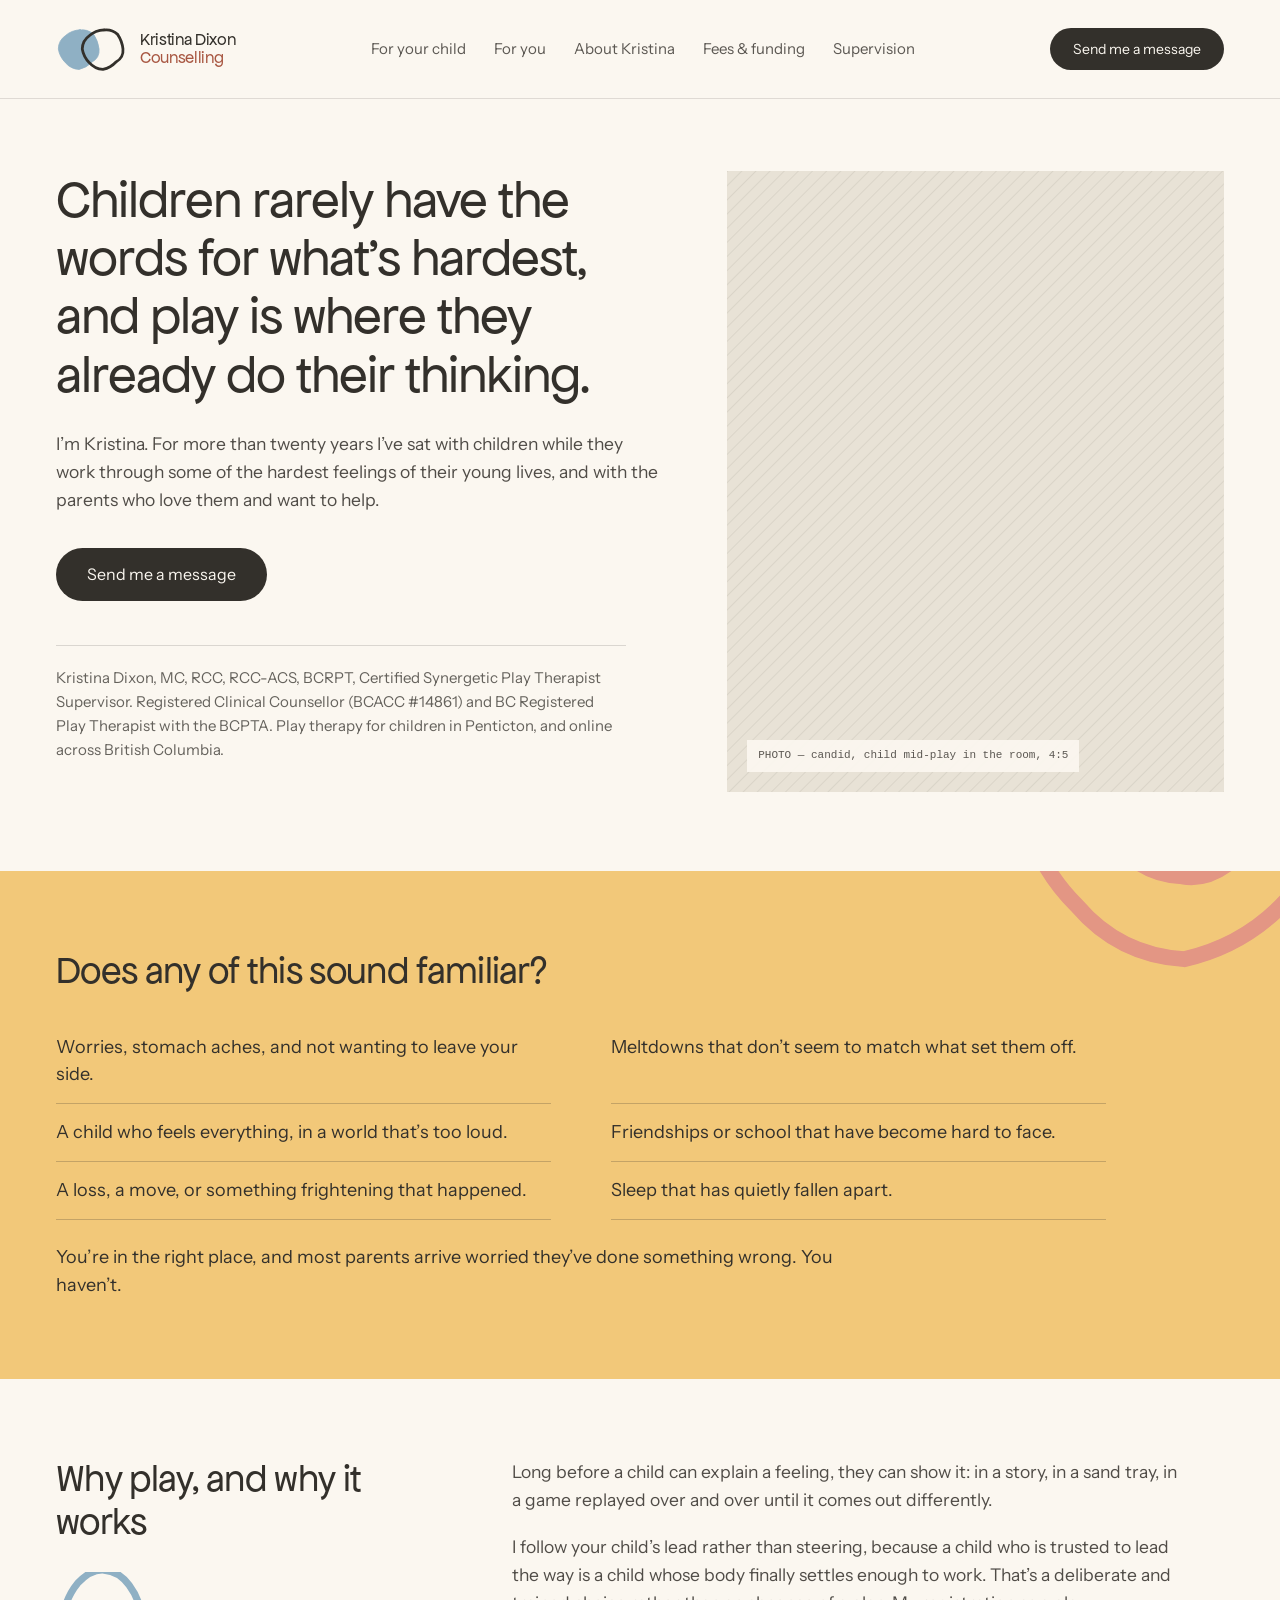
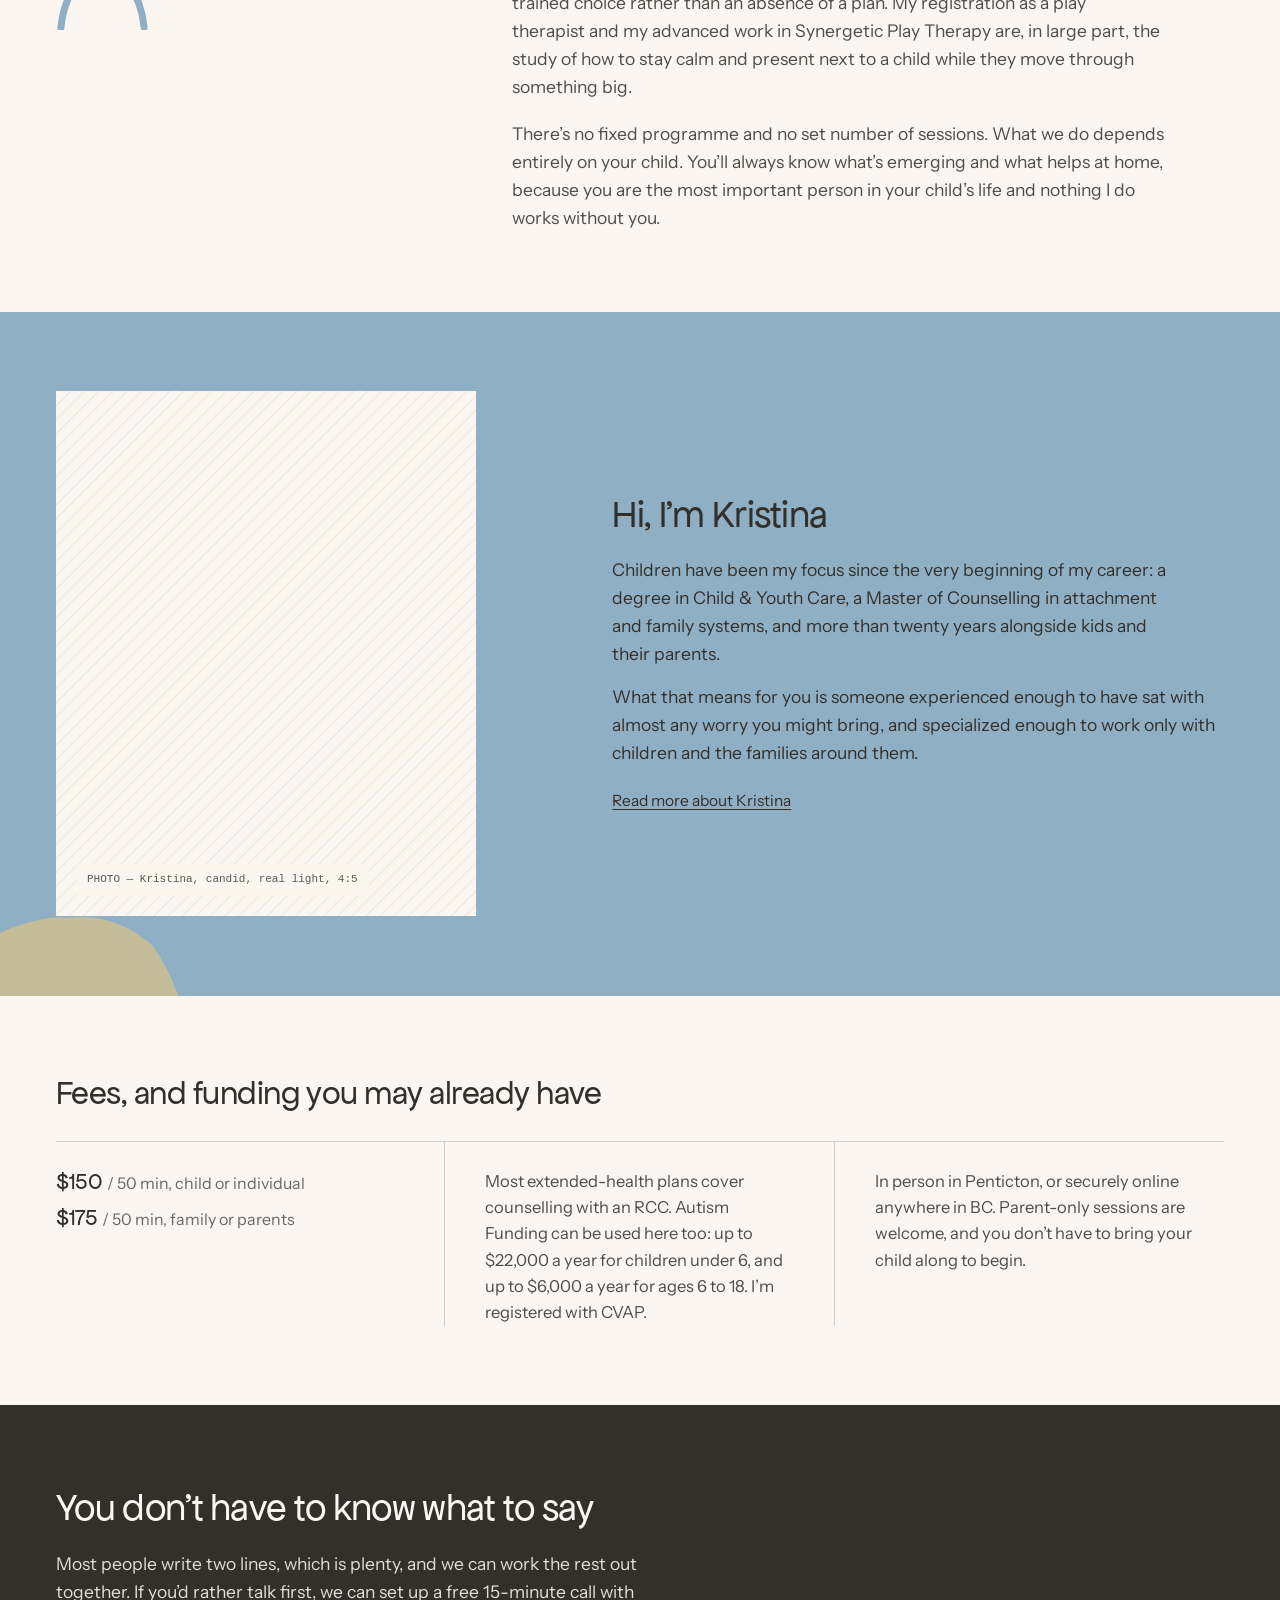
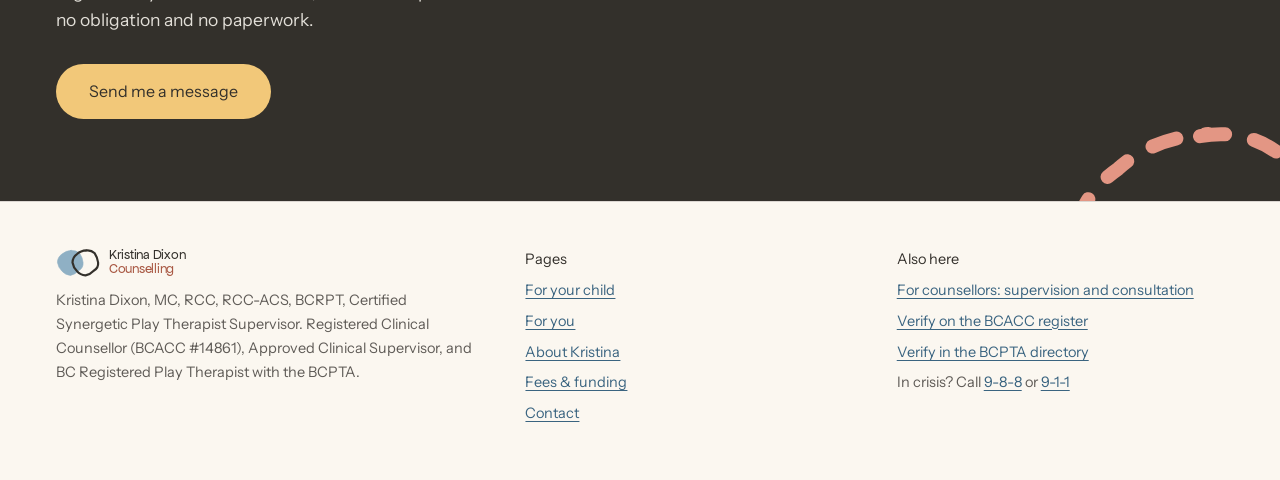
==== commit 69b0331a: "Apply Kristina's copy revisions Seventeen copy-only edits from her review. No design, layout, colour" ====
--- a/index.html
+++ b/index.html
@@ -71,13 +71,11 @@
         <h1 class="d d-53 hero__title balance">Children rarely have the words for what&rsquo;s hardest, and play is where they already do their thinking.</h1>
         <div class="prose">
           <p>I&rsquo;m Kristina. For more than twenty years I&rsquo;ve sat with children while they work through some of the hardest feelings of their young lives, and with the parents who love them and want to help.</p>
-          <p>A lot of what happens in that room is much quieter than you&rsquo;d expect it to be.</p>
         </div>
         <div class="cta-row">
           <a class="btn btn--primary" href="contact.html">Send me a message</a>
-          <span class="cta-row__reassurance">You don&rsquo;t have to know what to say.</span>
-        </div>
-        <p class="hero__credential">Kristina Dixon, MC, RCC, RCC-ACS, BCRPT. Registered Clinical Counsellor and BCACC Approved Clinical Supervisor (BCACC #14861), BC Registered Play Therapist with the BCPTA, and Certified Synergetic Play Therapy Supervisor. Play therapy for children in Penticton, and online across British Columbia.</p>
+        </div>
+        <p class="hero__credential">Kristina Dixon, MC, RCC, RCC-ACS, BCRPT, Certified Synergetic Play Therapist Supervisor. Registered Clinical Counsellor (BCACC #14861) and BC Registered Play Therapist with the BCPTA. Play therapy for children in Penticton, and online across British Columbia.</p>
       </div>
 
       <div class="photo-cell">
@@ -114,7 +112,7 @@
       </div>
       <div class="prose prose--loose">
         <p>Long before a child can explain a feeling, they can show it: in a story, in a sand tray, in a game replayed over and over until it comes out differently.</p>
-        <p>I follow your child&rsquo;s lead rather than steering, because a child who feels genuinely in charge of the room is a child whose body finally settles enough to work. That&rsquo;s a deliberate and trained choice rather than an absence of a plan. My registration as a play therapist and my advanced work in Synergetic Play Therapy are, in large part, the study of how to stay calm and present next to a child while they move through something big.</p>
+        <p>I follow your child&rsquo;s lead rather than steering, because a child who is trusted to lead the way is a child whose body finally settles enough to work. That&rsquo;s a deliberate and trained choice rather than an absence of a plan. My registration as a play therapist and my advanced work in Synergetic Play Therapy are, in large part, the study of how to stay calm and present next to a child while they move through something big.</p>
         <p>There&rsquo;s no fixed programme and no set number of sessions. What we do depends entirely on your child. You&rsquo;ll always know what&rsquo;s emerging and what helps at home, because you are the most important person in your child&rsquo;s life and nothing I do works without you.</p>
       </div>
     </div>
@@ -179,7 +177,7 @@
         <svg class="mark" width="44" height="29" viewBox="0 0 152 100" fill="none" stroke-linecap="round" aria-hidden="true" focusable="false"><path d="M50 9 Q68.4 5.7 81.8 18.2 Q91.6 32.8 93.5 50 Q95.3 68.8 78.3 78.3 Q66.8 90.7 50 94.5 Q32 93.4 20.3 79.7 Q7.9 67.4 5 50 Q5.2 31.4 20.7 20.7 Q33.1 9.3 53 8.2 Z" fill="#8FB0C4" stroke="#8FB0C4" stroke-width="2.1"></path><path d="M50 9 Q68.4 5.7 81.8 18.2 Q91.6 32.8 93.5 50 Q95.3 68.8 78.3 78.3 Q66.8 90.7 50 94.5 Q32 93.4 20.3 79.7 Q7.9 67.4 5 50 Q5.2 31.4 20.7 20.7 Q33.1 9.3 53 8.2" fill="none" stroke="#33302B" stroke-width="7.5" transform="translate(52 0)"></path></svg>
         <span class="footer-lockup__name">Kristina Dixon<span class="footer-lockup__tail"><br>Counselling</span></span>
       </a>
-      <p>Kristina Dixon, MC, RCC, RCC-ACS, BCRPT. Registered Clinical Counsellor and BCACC Approved Clinical Supervisor (BCACC #14861), BC Registered Play Therapist with the BCPTA, and Certified Synergetic Play Therapy Supervisor.</p>
+      <p>Kristina Dixon, MC, RCC, RCC-ACS, BCRPT, Certified Synergetic Play Therapist Supervisor. Registered Clinical Counsellor (BCACC #14861), Approved Clinical Supervisor, and BC Registered Play Therapist with the BCPTA.</p>
     </div>
     <nav class="footer-col" aria-label="Pages">
       <span class="footer-col__head">Pages</span>
@@ -224,7 +222,7 @@
     "name": "Kristina Dixon",
     "honorificSuffix": "MC, RCC, RCC-ACS, BCRPT",
     "jobTitle": "Registered Clinical Counsellor and BC Registered Play Therapist",
-    "hasCredential": ["RCC BCACC #14861", "RCC-ACS BCACC Approved Clinical Supervisor", "BCRPT BCPTA", "Certified Synergetic Play Therapy Supervisor"]
+    "hasCredential": ["RCC BCACC #14861", "RCC-ACS BCACC Approved Clinical Supervisor", "BCRPT BCPTA", "Certified Synergetic Play Therapist Supervisor"]
   }
 }
 </script>
--- a/assets/css/site.css
+++ b/assets/css/site.css
@@ -890,6 +890,11 @@
   color: var(--paper-soft);
   text-wrap: pretty;
 }
+/* The For you closer carries no headline, so its first line would otherwise
+   start a heading's worth of space below the block's own padding. Only the
+   orphan margin goes — the button keeps its gap, because the body paragraph
+   still sits above it. */
+.closer--no-title .closer__body { margin-top: 0; }
 .closer__actions {
   display: flex;
   flex-wrap: wrap;
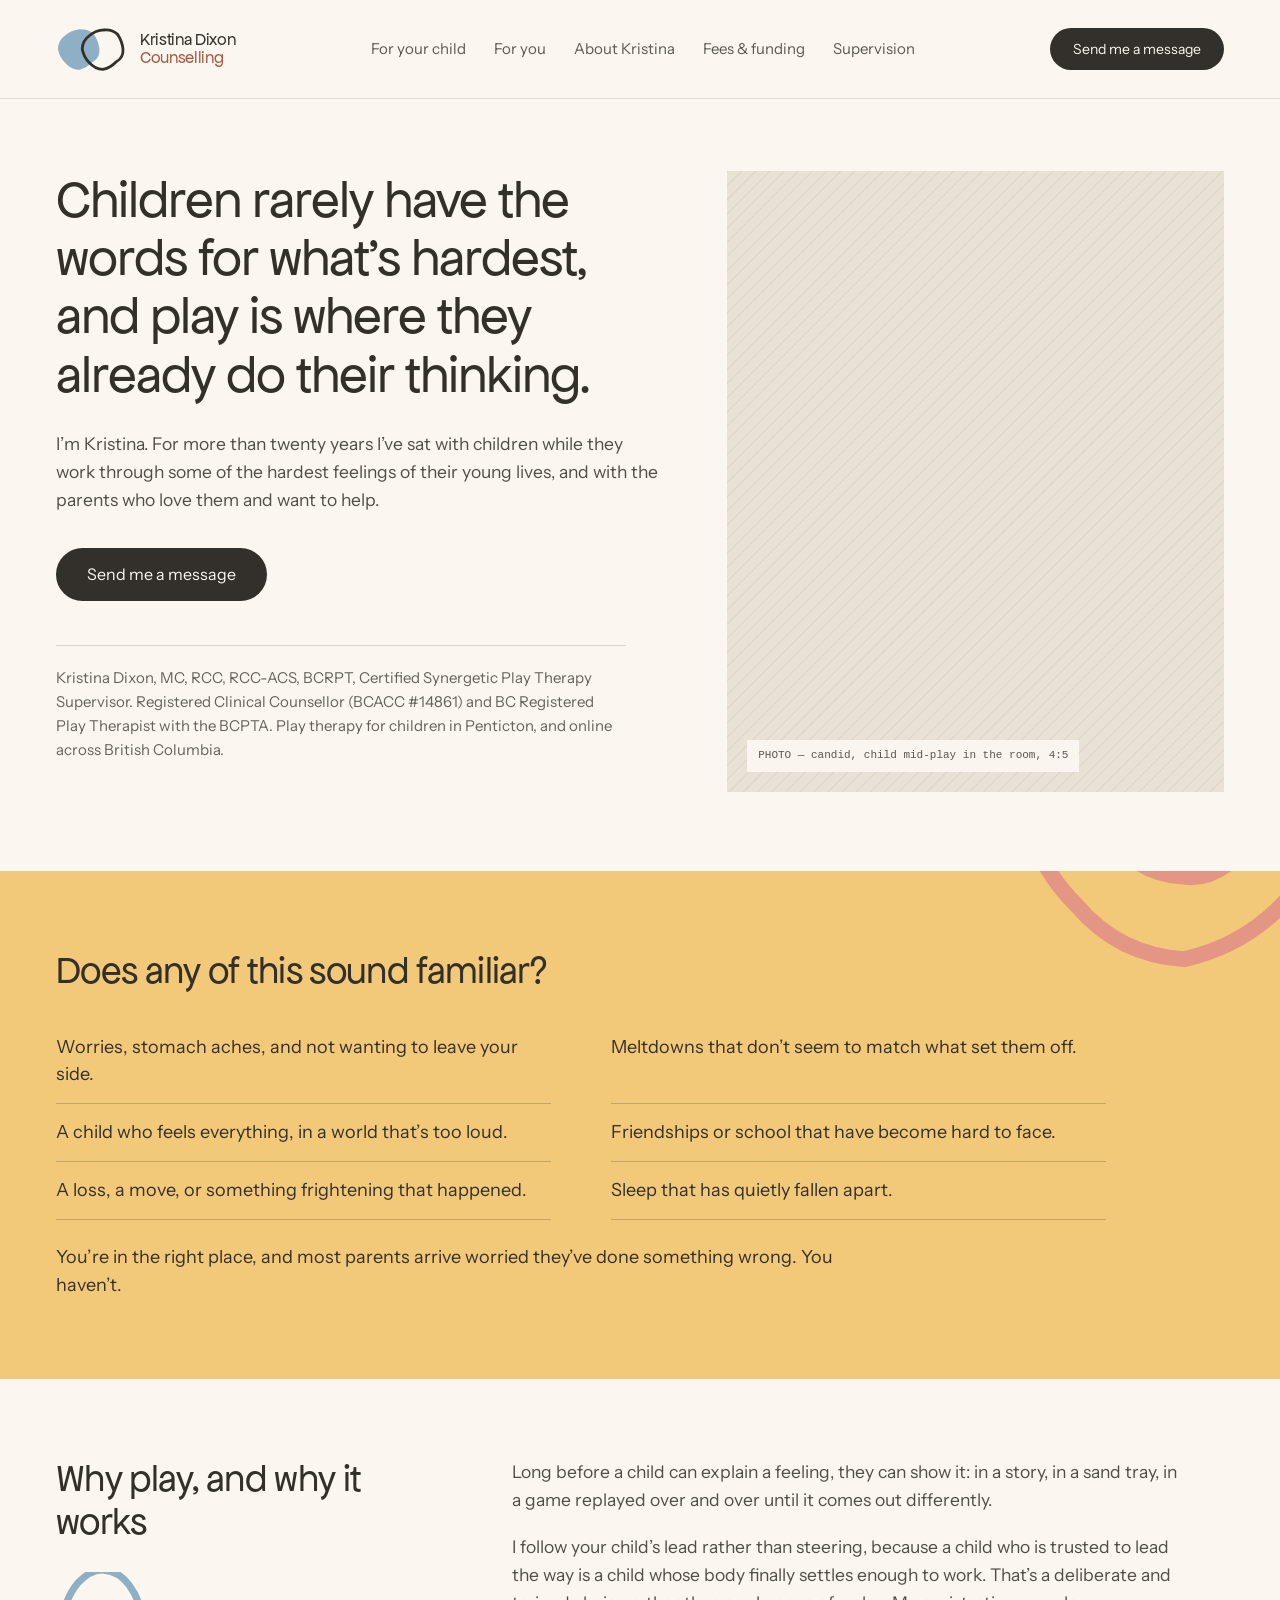
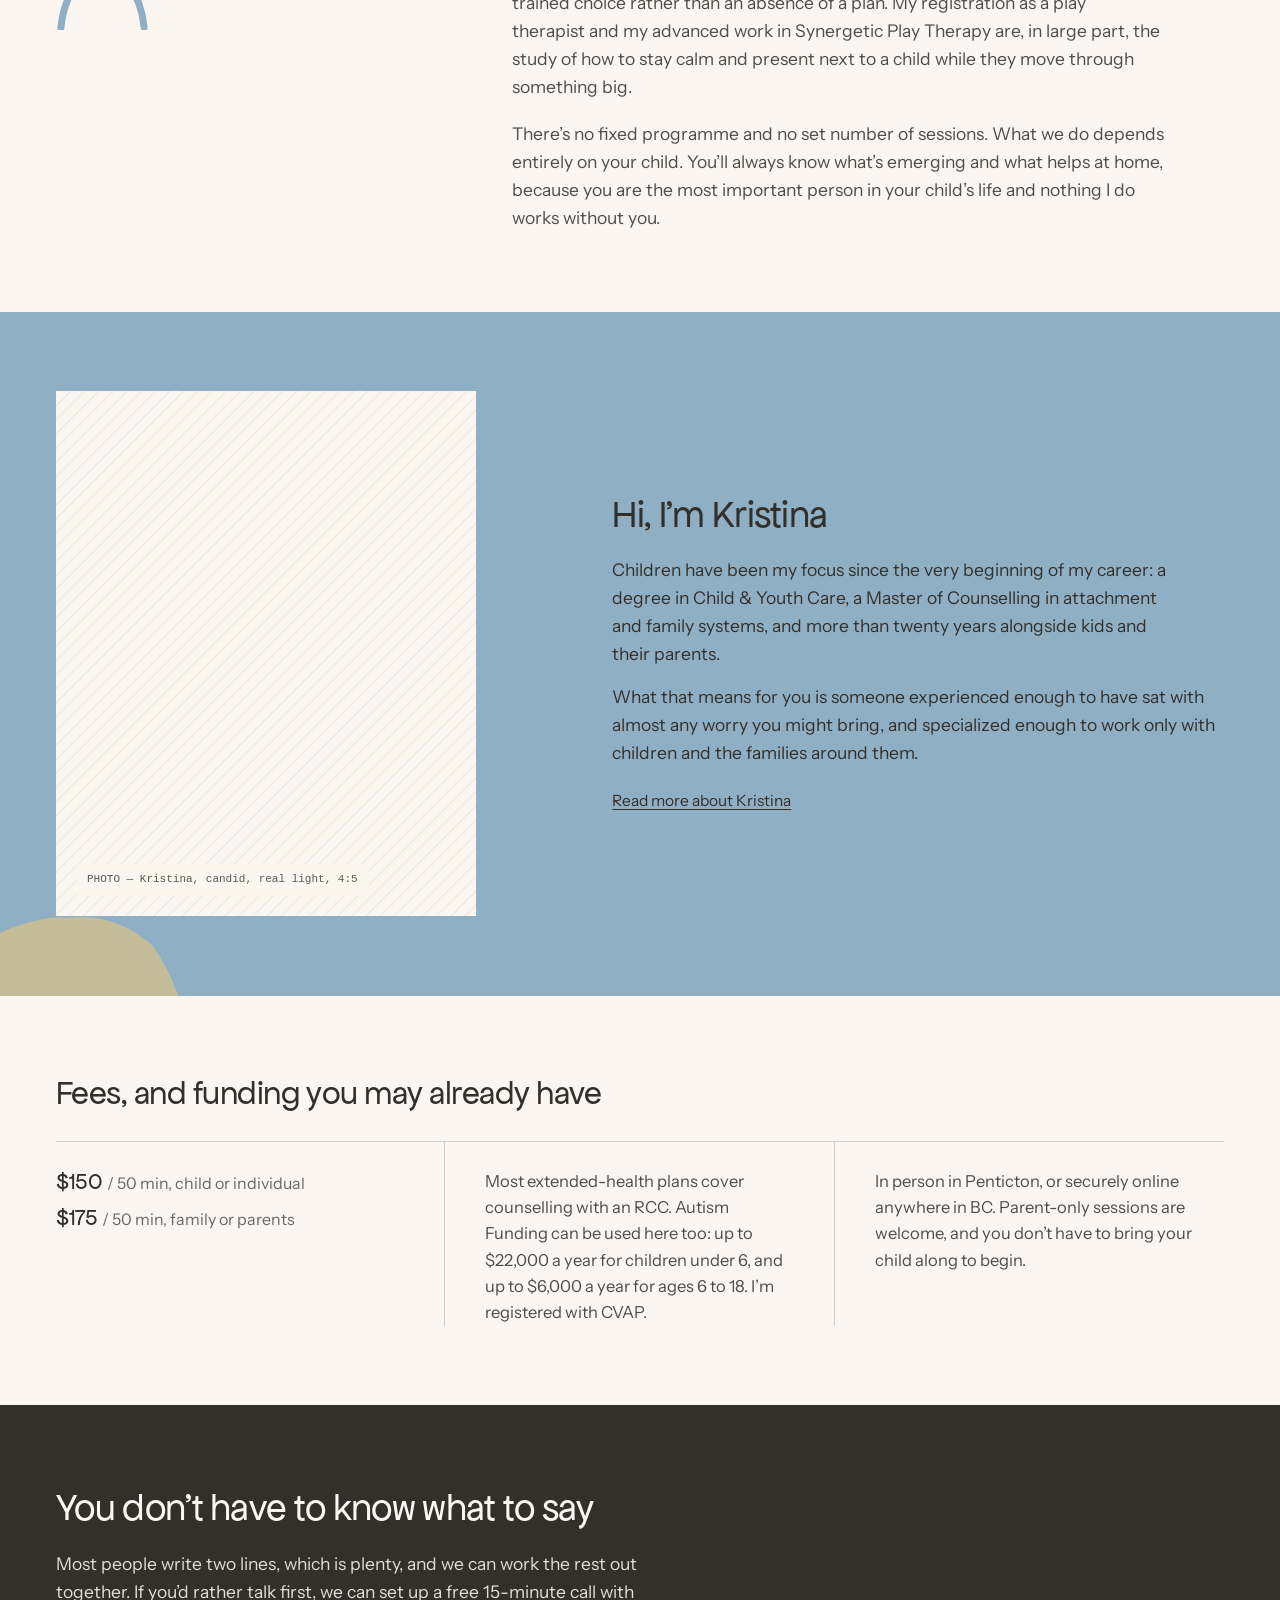
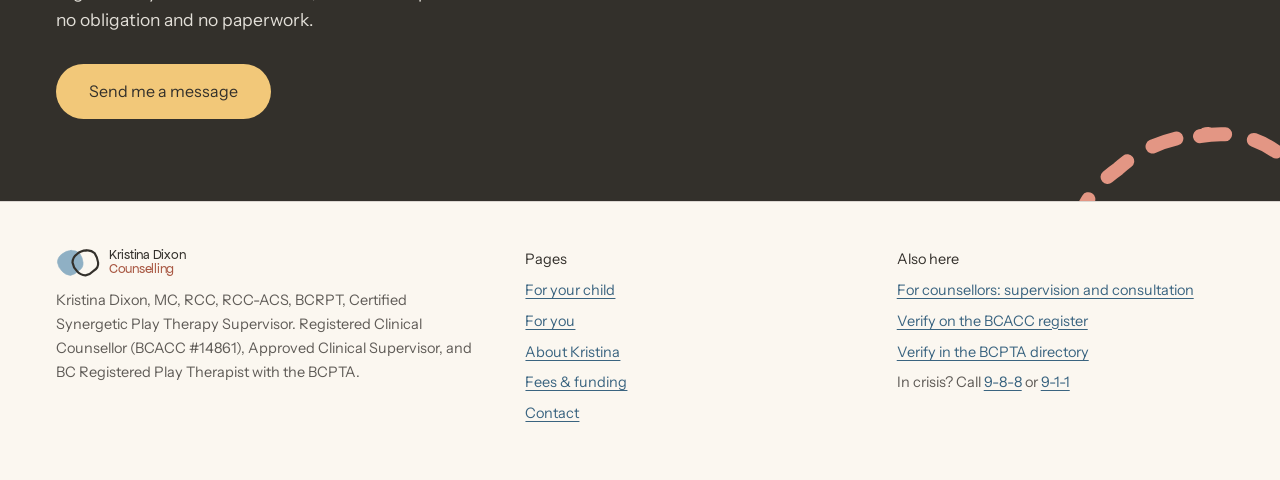
==== commit 4015ef42: "Correct the SPT supervisor designation back to "Play Therapy Supervisor" Kristina confirms the two S" ====
--- a/index.html
+++ b/index.html
@@ -75,7 +75,7 @@
         <div class="cta-row">
           <a class="btn btn--primary" href="contact.html">Send me a message</a>
         </div>
-        <p class="hero__credential">Kristina Dixon, MC, RCC, RCC-ACS, BCRPT, Certified Synergetic Play Therapist Supervisor. Registered Clinical Counsellor (BCACC #14861) and BC Registered Play Therapist with the BCPTA. Play therapy for children in Penticton, and online across British Columbia.</p>
+        <p class="hero__credential">Kristina Dixon, MC, RCC, RCC-ACS, BCRPT, Certified Synergetic Play Therapy Supervisor. Registered Clinical Counsellor (BCACC #14861) and BC Registered Play Therapist with the BCPTA. Play therapy for children in Penticton, and online across British Columbia.</p>
       </div>
 
       <div class="photo-cell">
@@ -177,7 +177,7 @@
         <svg class="mark" width="44" height="29" viewBox="0 0 152 100" fill="none" stroke-linecap="round" aria-hidden="true" focusable="false"><path d="M50 9 Q68.4 5.7 81.8 18.2 Q91.6 32.8 93.5 50 Q95.3 68.8 78.3 78.3 Q66.8 90.7 50 94.5 Q32 93.4 20.3 79.7 Q7.9 67.4 5 50 Q5.2 31.4 20.7 20.7 Q33.1 9.3 53 8.2 Z" fill="#8FB0C4" stroke="#8FB0C4" stroke-width="2.1"></path><path d="M50 9 Q68.4 5.7 81.8 18.2 Q91.6 32.8 93.5 50 Q95.3 68.8 78.3 78.3 Q66.8 90.7 50 94.5 Q32 93.4 20.3 79.7 Q7.9 67.4 5 50 Q5.2 31.4 20.7 20.7 Q33.1 9.3 53 8.2" fill="none" stroke="#33302B" stroke-width="7.5" transform="translate(52 0)"></path></svg>
         <span class="footer-lockup__name">Kristina Dixon<span class="footer-lockup__tail"><br>Counselling</span></span>
       </a>
-      <p>Kristina Dixon, MC, RCC, RCC-ACS, BCRPT, Certified Synergetic Play Therapist Supervisor. Registered Clinical Counsellor (BCACC #14861), Approved Clinical Supervisor, and BC Registered Play Therapist with the BCPTA.</p>
+      <p>Kristina Dixon, MC, RCC, RCC-ACS, BCRPT, Certified Synergetic Play Therapy Supervisor. Registered Clinical Counsellor (BCACC #14861), Approved Clinical Supervisor, and BC Registered Play Therapist with the BCPTA.</p>
     </div>
     <nav class="footer-col" aria-label="Pages">
       <span class="footer-col__head">Pages</span>
@@ -222,7 +222,7 @@
     "name": "Kristina Dixon",
     "honorificSuffix": "MC, RCC, RCC-ACS, BCRPT",
     "jobTitle": "Registered Clinical Counsellor and BC Registered Play Therapist",
-    "hasCredential": ["RCC BCACC #14861", "RCC-ACS BCACC Approved Clinical Supervisor", "BCRPT BCPTA", "Certified Synergetic Play Therapist Supervisor"]
+    "hasCredential": ["RCC BCACC #14861", "RCC-ACS BCACC Approved Clinical Supervisor", "BCRPT BCPTA", "Certified Synergetic Play Therapy Supervisor"]
   }
 }
 </script>
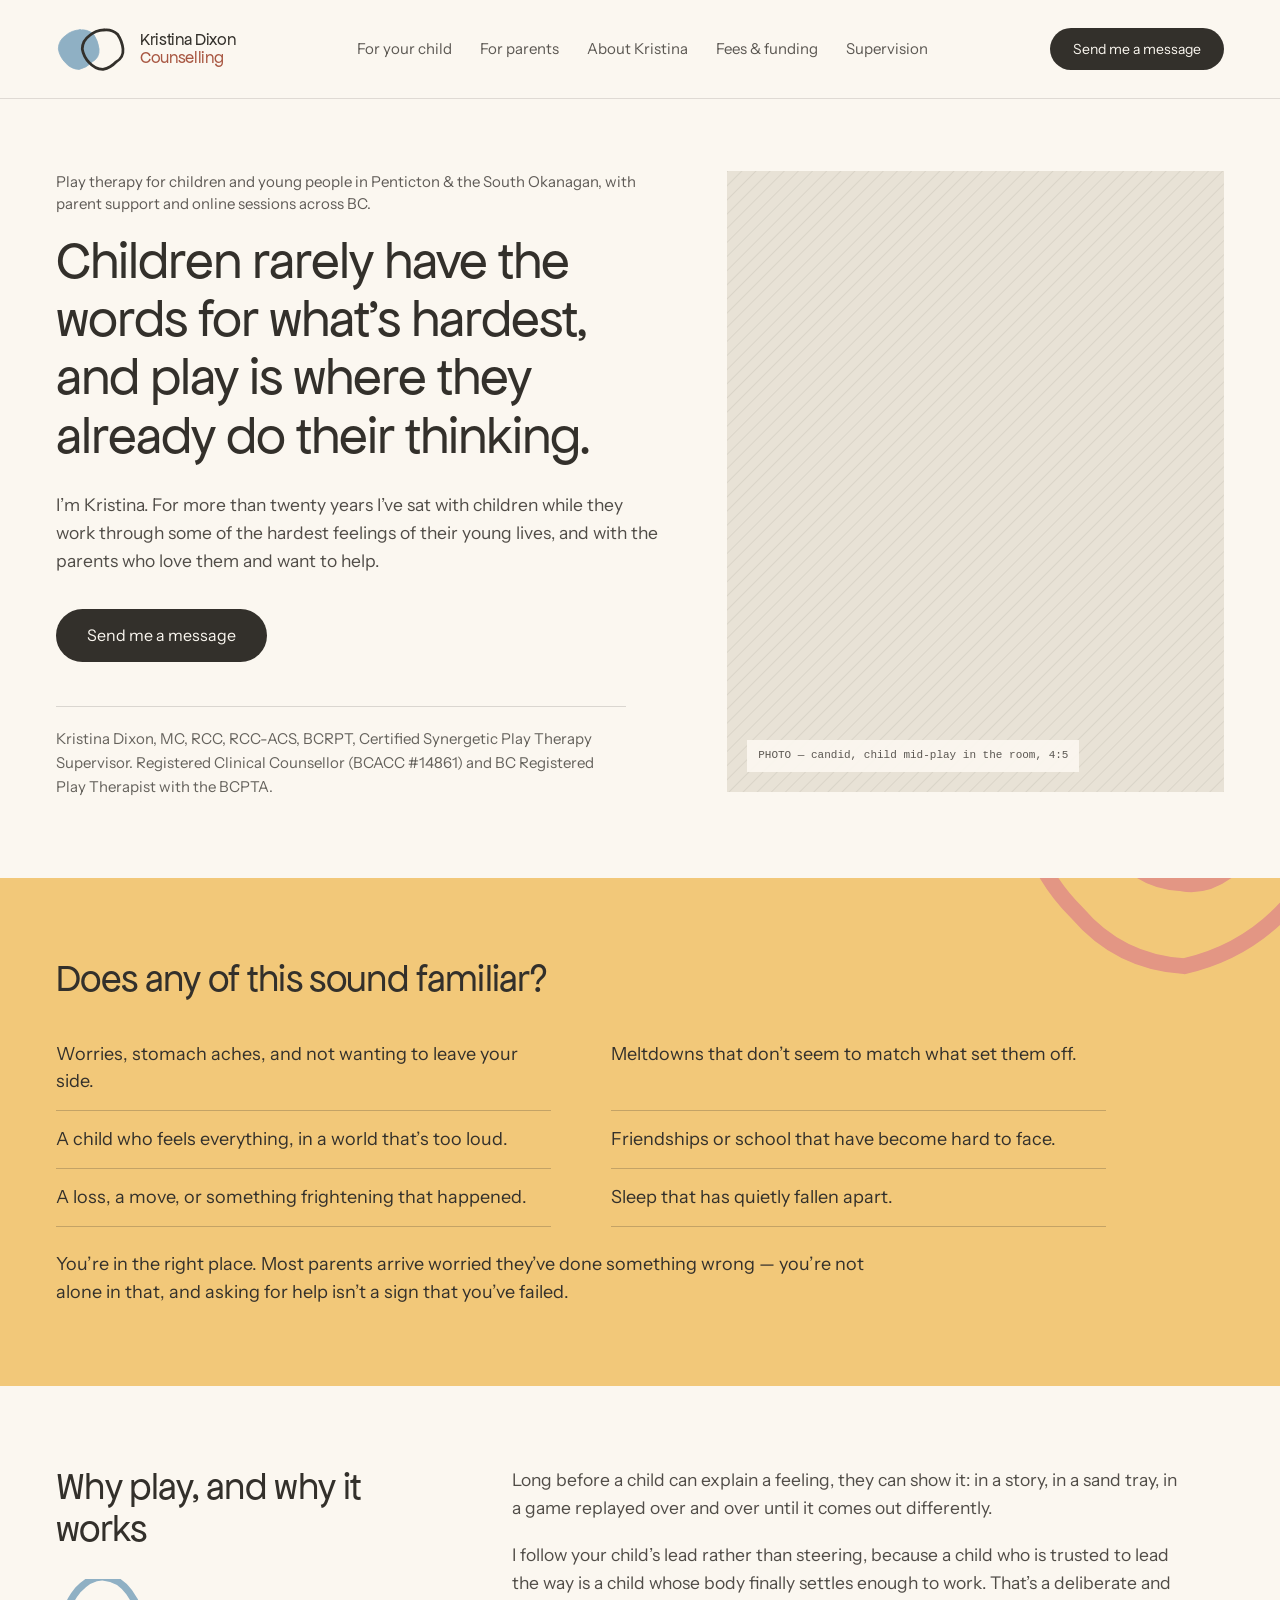
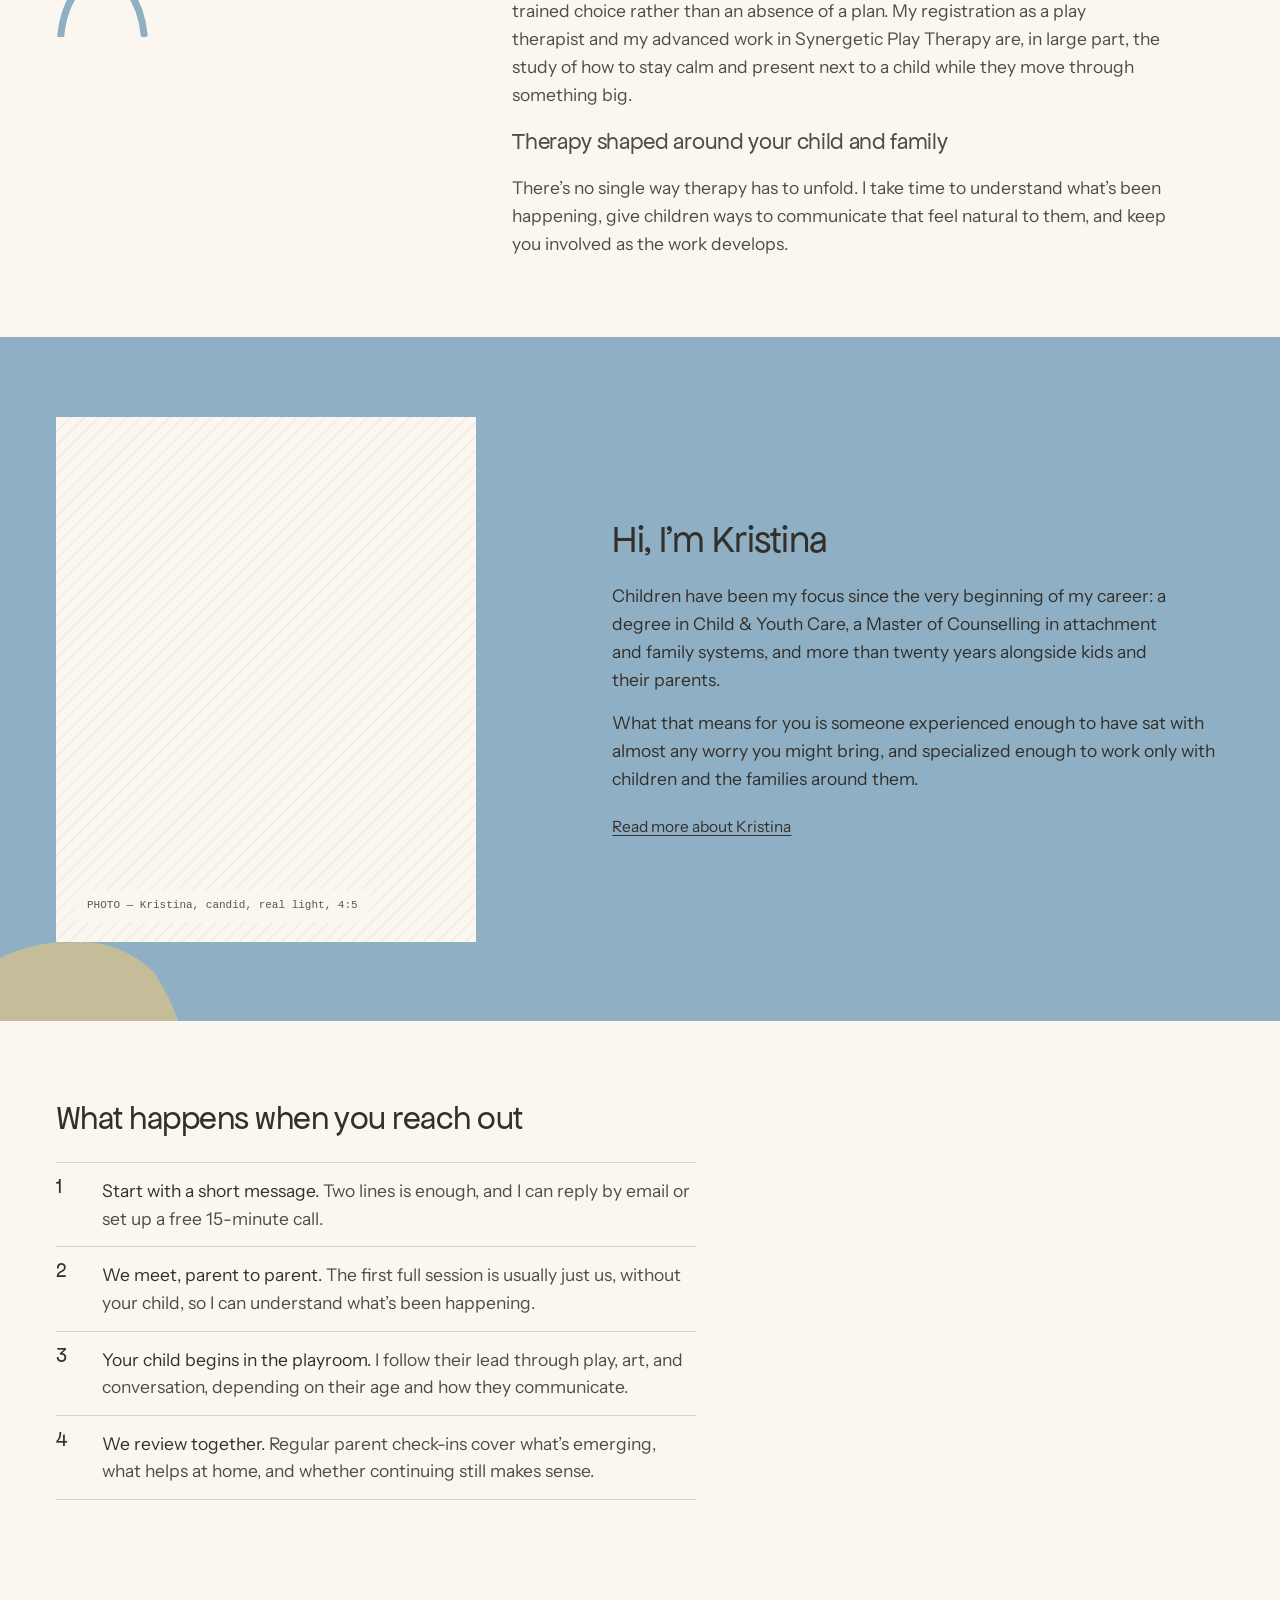
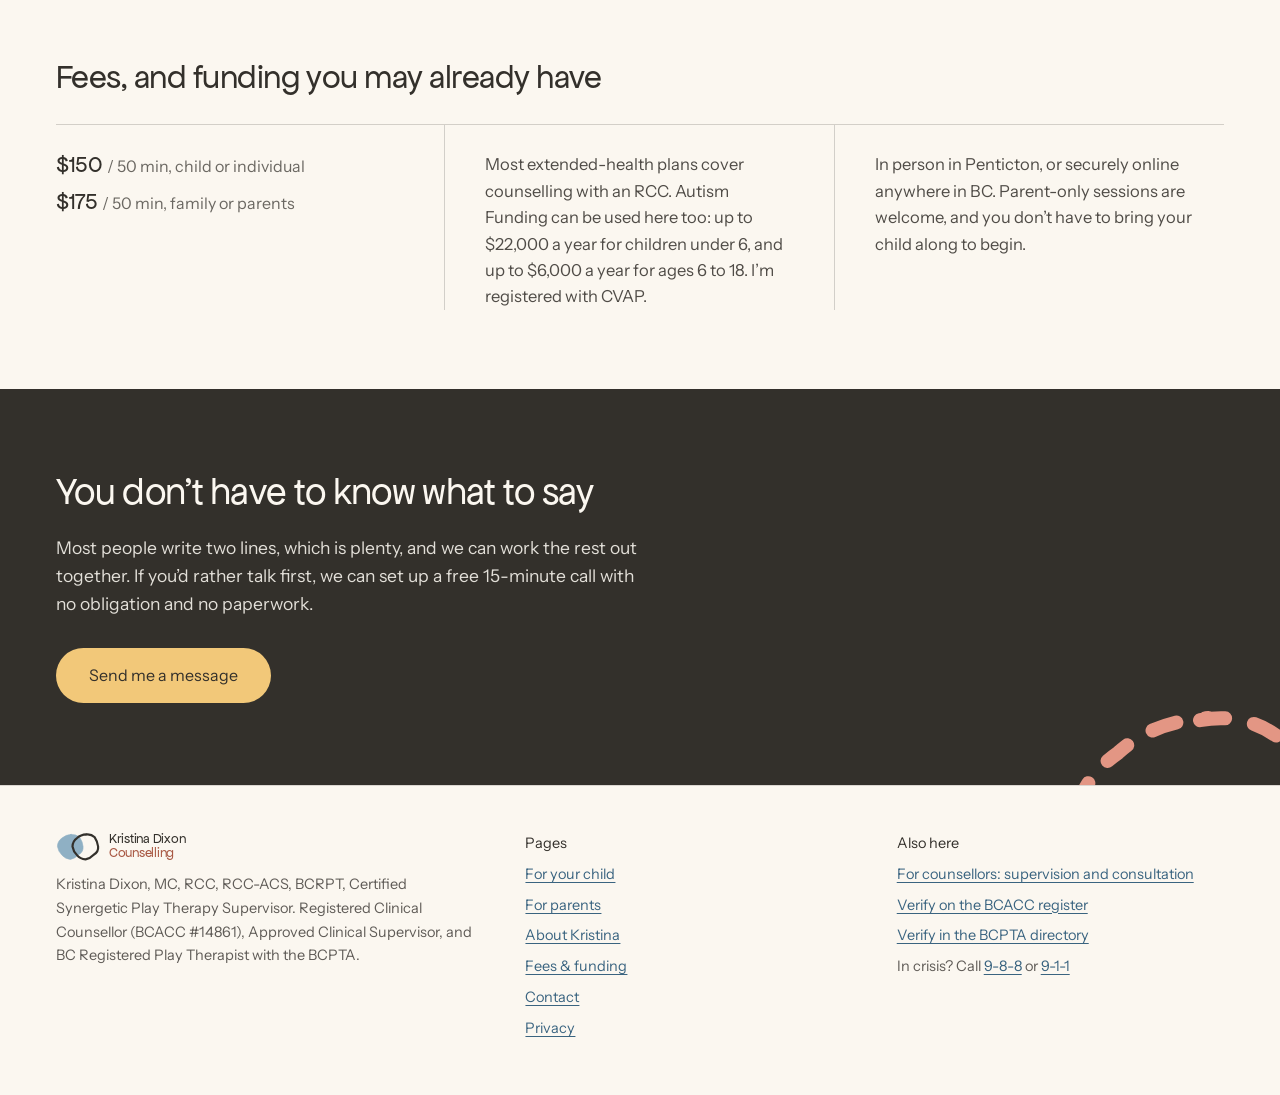
==== commit 8f09c032: "Apply the content and messaging pass Implements the two copy handoffs (Three Copy Changes and the Co" ====
--- a/index.html
+++ b/index.html
@@ -38,7 +38,7 @@
 
     <nav class="nav" aria-label="Main">
       <a class="nav__link" href="play-therapy.html">For your child</a>
-      <a class="nav__link" href="for-parents.html">For you</a>
+      <a class="nav__link" href="for-parents.html">For parents</a>
       <a class="nav__link" href="about.html">About Kristina</a>
       <a class="nav__link" href="fees.html">Fees &amp; funding</a>
       <a class="nav__link" href="for-counsellors.html">Supervision</a>
@@ -51,7 +51,7 @@
         <nav class="menu-sheet" aria-label="Menu">
           <div class="wrap menu-sheet__list">
             <a href="play-therapy.html">For your child</a>
-            <a href="for-parents.html">For you</a>
+            <a href="for-parents.html">For parents</a>
             <a href="about.html">About Kristina</a>
             <a href="fees.html">Fees &amp; funding</a>
             <a href="for-counsellors.html">Clinical Supervision &amp; Consultation</a>
@@ -68,6 +68,7 @@
   <section class="section hero">
     <div class="wrap split">
       <div class="hero__enter">
+        <p class="hero__eyebrow">Play therapy for children and young people in Penticton &amp; the South Okanagan, with parent support and online sessions across BC.</p>
         <h1 class="d d-53 hero__title balance">Children rarely have the words for what&rsquo;s hardest, and play is where they already do their thinking.</h1>
         <div class="prose">
           <p>I&rsquo;m Kristina. For more than twenty years I&rsquo;ve sat with children while they work through some of the hardest feelings of their young lives, and with the parents who love them and want to help.</p>
@@ -75,7 +76,7 @@
         <div class="cta-row">
           <a class="btn btn--primary" href="contact.html">Send me a message</a>
         </div>
-        <p class="hero__credential">Kristina Dixon, MC, RCC, RCC-ACS, BCRPT, Certified Synergetic Play Therapy Supervisor. Registered Clinical Counsellor (BCACC #14861) and BC Registered Play Therapist with the BCPTA. Play therapy for children in Penticton, and online across British Columbia.</p>
+        <p class="hero__credential">Kristina Dixon, MC, RCC, RCC-ACS, BCRPT, Certified Synergetic Play Therapy Supervisor. Registered Clinical Counsellor (BCACC #14861) and BC Registered Play Therapist with the BCPTA.</p>
       </div>
 
       <div class="photo-cell">
@@ -100,7 +101,7 @@
         <li>A loss, a move, or something frightening that happened.</li>
         <li>Sleep that has quietly fallen apart.</li>
       </ul>
-      <p class="block__coda">You&rsquo;re in the right place, and most parents arrive worried they&rsquo;ve done something wrong. You haven&rsquo;t.</p>
+      <p class="block__coda">You&rsquo;re in the right place. Most parents arrive worried they&rsquo;ve done something wrong &mdash; you&rsquo;re not alone in that, and asking for help isn&rsquo;t a sign that you&rsquo;ve failed.</p>
     </div>
   </section>
 
@@ -113,7 +114,8 @@
       <div class="prose prose--loose">
         <p>Long before a child can explain a feeling, they can show it: in a story, in a sand tray, in a game replayed over and over until it comes out differently.</p>
         <p>I follow your child&rsquo;s lead rather than steering, because a child who is trusted to lead the way is a child whose body finally settles enough to work. That&rsquo;s a deliberate and trained choice rather than an absence of a plan. My registration as a play therapist and my advanced work in Synergetic Play Therapy are, in large part, the study of how to stay calm and present next to a child while they move through something big.</p>
-        <p>There&rsquo;s no fixed programme and no set number of sessions. What we do depends entirely on your child. You&rsquo;ll always know what&rsquo;s emerging and what helps at home, because you are the most important person in your child&rsquo;s life and nothing I do works without you.</p>
+        <h3 class="d d-23">Therapy shaped around your child and family</h3>
+          <p>There&rsquo;s no single way therapy has to unfold. I take time to understand what&rsquo;s been happening, give children ways to communicate that feel natural to them, and keep you involved as the work develops.</p>
       </div>
     </div>
   </section>
@@ -141,6 +143,19 @@
 
   <section class="section">
     <div class="wrap">
+      <h2 class="d d-33">What happens when you reach out</h2>
+      <ol class="steps">
+        <li><span class="step__lead">Start with a short message.</span> Two lines is enough, and I can reply by email or set up a free 15-minute call.</li>
+        <li><span class="step__lead">We meet, parent to parent.</span> The first full session is usually just us, without your child, so I can understand what&rsquo;s been happening.</li>
+        <li><span class="step__lead">Your child begins in the playroom.</span> I follow their lead through play, art, and conversation, depending on their age and how they communicate.</li>
+        <li><span class="step__lead">We review together.</span> Regular parent check-ins cover what&rsquo;s emerging, what helps at home, and whether continuing still makes sense.</li>
+      </ol>
+    </div>
+  </section>
+
+
+  <section class="section">
+    <div class="wrap">
       <h2 class="d d-33">Fees, and funding you may already have</h2>
       <div class="trio">
         <div>
@@ -182,10 +197,11 @@
     <nav class="footer-col" aria-label="Pages">
       <span class="footer-col__head">Pages</span>
       <a href="play-therapy.html">For your child</a>
-      <a href="for-parents.html">For you</a>
+      <a href="for-parents.html">For parents</a>
       <a href="about.html">About Kristina</a>
       <a href="fees.html">Fees &amp; funding</a>
       <a href="contact.html">Contact</a>
+        <a href="privacy.html">Privacy</a>
     </nav>
     <nav class="footer-col" aria-label="Also here">
       <span class="footer-col__head">Also here</span>
--- a/assets/css/site.css
+++ b/assets/css/site.css
@@ -140,12 +140,14 @@
    the affordance must not be colour alone and #3A6480 measures 4.02:1 on
    yellow and 2.74:1 on sky — both short of AA. Charcoal is 9.4:1 and 5.7:1. */
 .block--yellow a,
-.block--sky a {
+.block--sky a,
+.form-panel a {
   color: var(--charcoal);
   text-decoration: underline;
 }
 .block--yellow a:hover,
-.block--sky a:hover { color: var(--charcoal); text-decoration-thickness: 2px; }
+.block--sky a:hover,
+.form-panel a:hover { color: var(--charcoal); text-decoration-thickness: 2px; }
 
 /* Focus is never removed. 2px at 2px offset, always ≥3:1 on its own ground. */
 :focus-visible {
@@ -1080,6 +1082,53 @@
    -------------------------------------------------------------------------
    One quiet entrance, on the hero only. Nothing else moves on its own. */
 
+/* 18b. Copy-pass components — hero eyebrow, process steps, form panel note
+   ------------------------------------------------------------------------- */
+
+.hero__eyebrow {
+  margin: 0 0 16px;
+  max-width: 46em;
+  font-size: 15px;
+  line-height: 1.5;
+  color: var(--ink-quiet);
+}
+
+.steps {
+  margin: 24px 0 0;
+  padding: 0;
+  list-style: none;
+  counter-reset: step;
+  max-width: 640px;
+}
+.steps > li {
+  position: relative;
+  counter-increment: step;
+  padding: 14px 0 14px 46px;
+  border-top: 1px solid var(--rule);
+  color: var(--ink-soft);
+}
+.steps > li:last-child { border-bottom: 1px solid var(--rule); }
+.steps > li::before {
+  content: counter(step);
+  position: absolute;
+  left: 0;
+  top: 13px;
+  font-family: var(--font-display);
+  font-size: 21px;
+  line-height: 1;
+  color: var(--charcoal);
+}
+.steps .step__lead { color: var(--charcoal); }
+.prose + .steps { margin-top: 20px; }
+.steps__after { margin-top: 18px; }
+
+.form-panel__note {
+  margin: 10px 0 0;
+  font-size: 15px;
+  line-height: 1.55;
+  color: var(--ink-quiet);
+}
+
 @media (prefers-reduced-motion: no-preference) {
   .hero__enter {
     animation: enter .5s var(--ease) both;
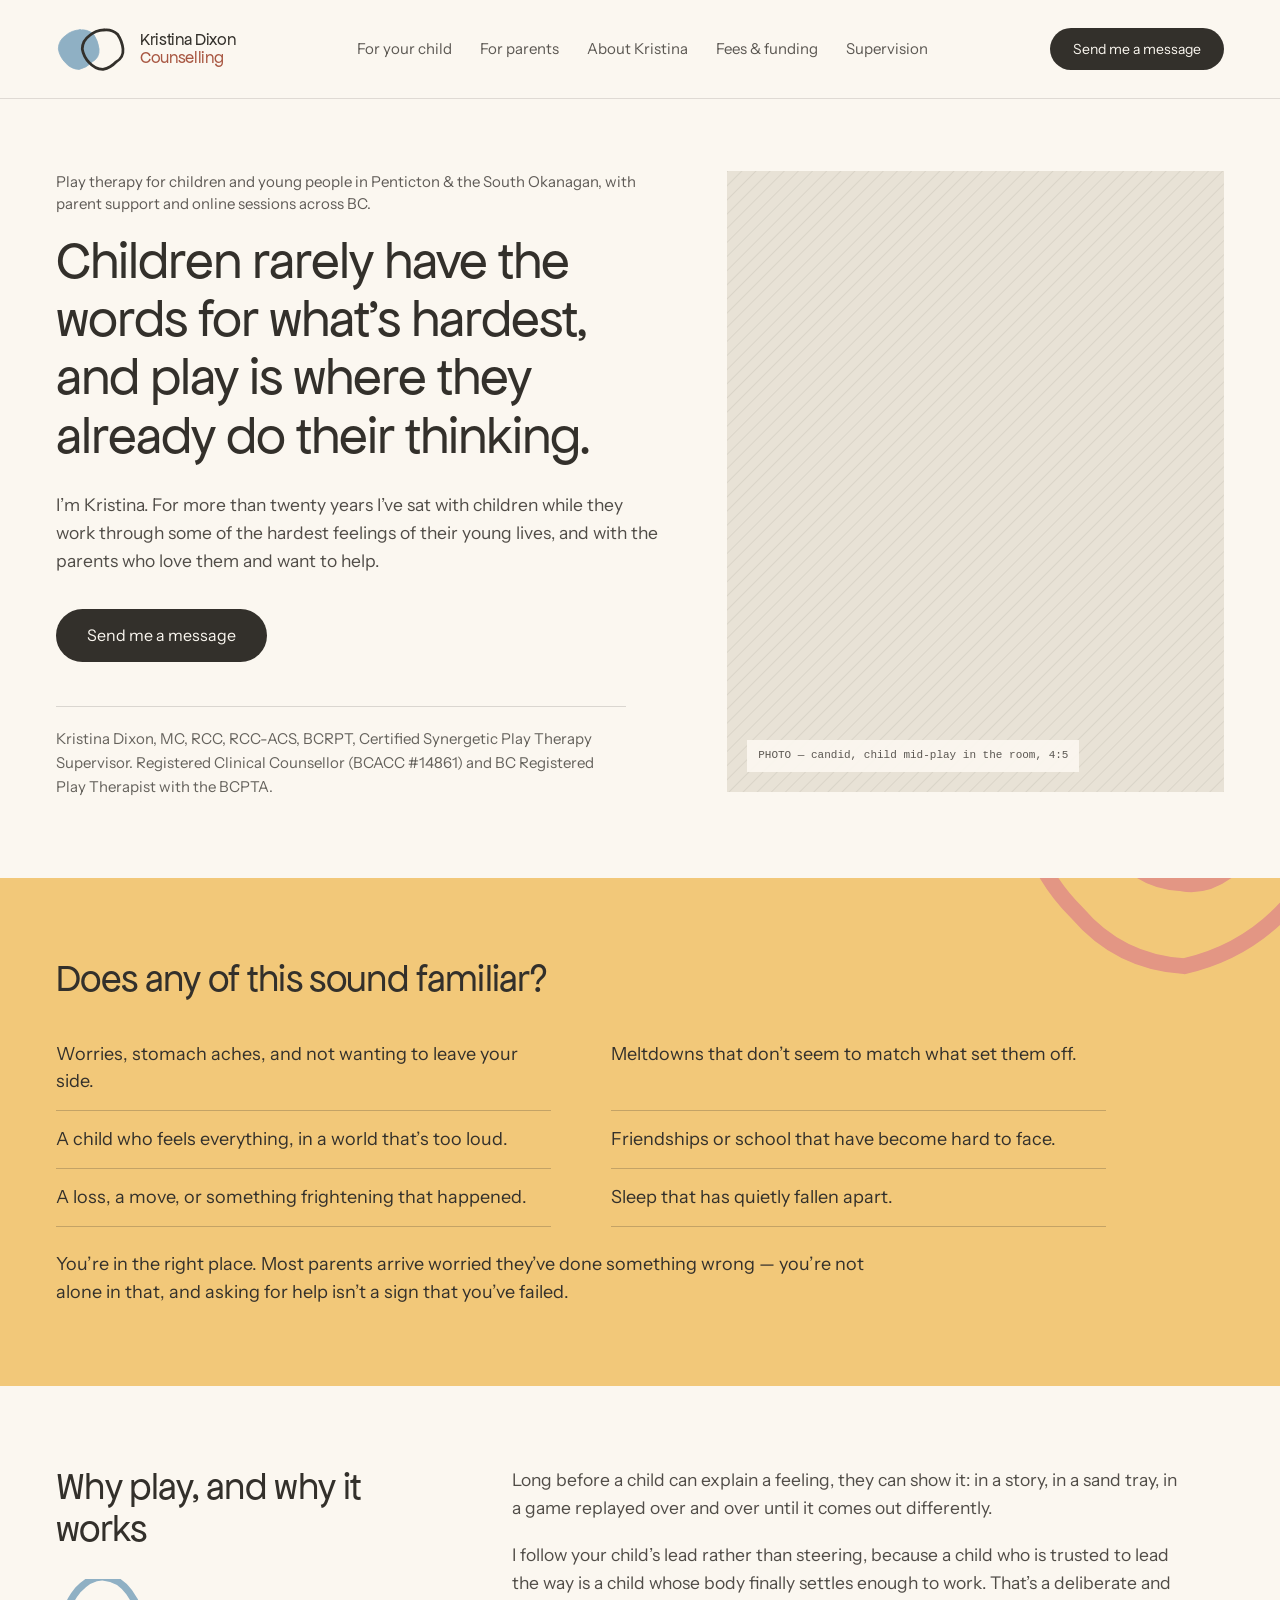
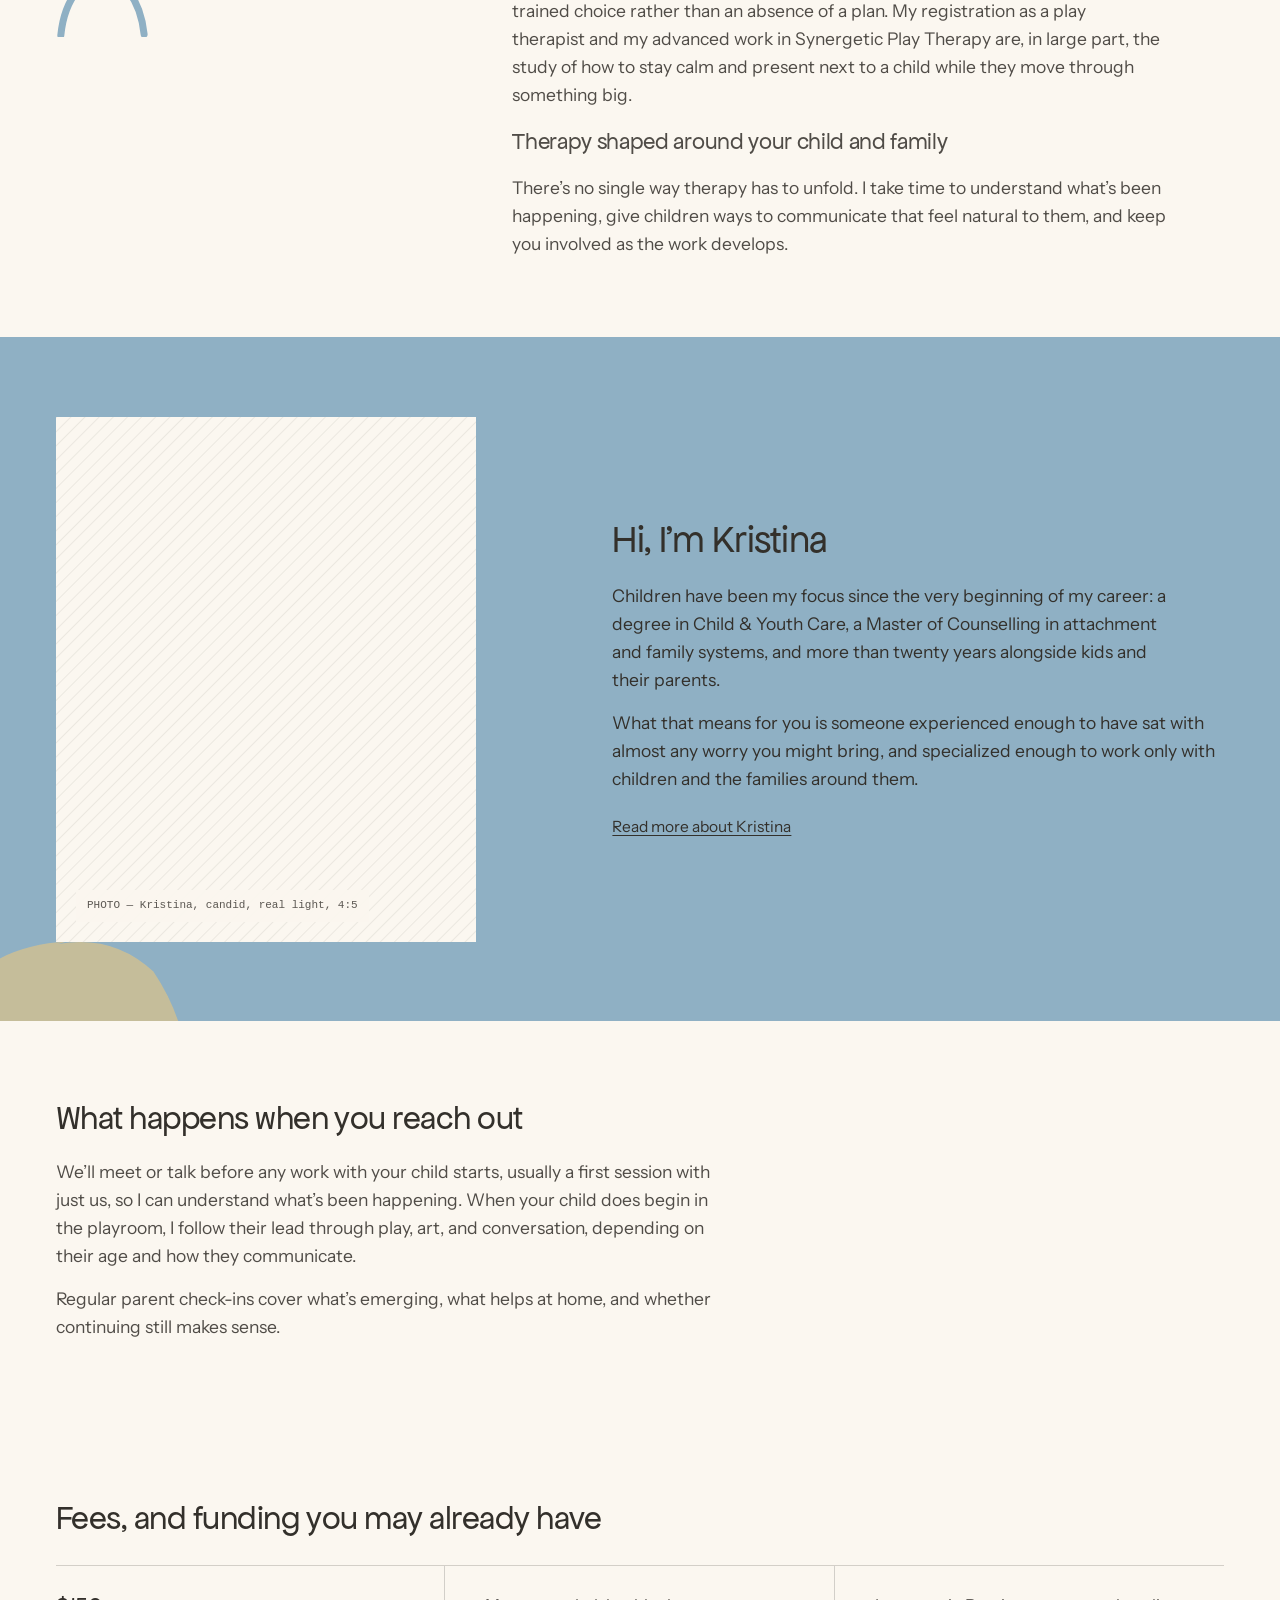
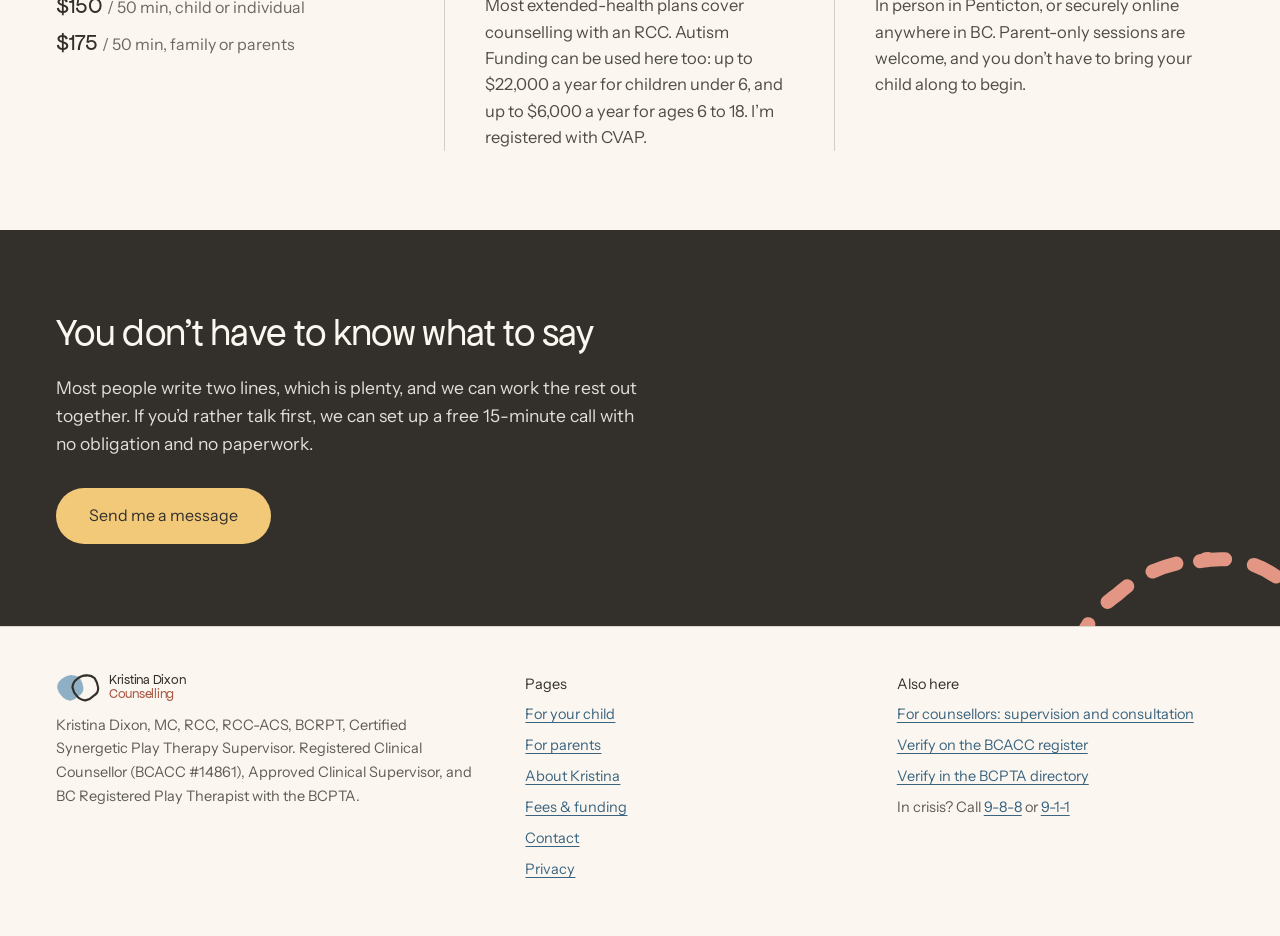
==== commit 02d0b643: "Collapse the four-step process into prose Kristina does not want the work presented as a step-by-ste" ====
--- a/index.html
+++ b/index.html
@@ -144,12 +144,10 @@
   <section class="section">
     <div class="wrap">
       <h2 class="d d-33">What happens when you reach out</h2>
-      <ol class="steps">
-        <li><span class="step__lead">Start with a short message.</span> Two lines is enough, and I can reply by email or set up a free 15-minute call.</li>
-        <li><span class="step__lead">We meet, parent to parent.</span> The first full session is usually just us, without your child, so I can understand what&rsquo;s been happening.</li>
-        <li><span class="step__lead">Your child begins in the playroom.</span> I follow their lead through play, art, and conversation, depending on their age and how they communicate.</li>
-        <li><span class="step__lead">We review together.</span> Regular parent check-ins cover what&rsquo;s emerging, what helps at home, and whether continuing still makes sense.</li>
-      </ol>
+      <div class="prose">
+        <p>We&rsquo;ll meet or talk before any work with your child starts, usually a first session with just us, so I can understand what&rsquo;s been happening. When your child does begin in the playroom, I follow their lead through play, art, and conversation, depending on their age and how they communicate.</p>
+        <p>Regular parent check-ins cover what&rsquo;s emerging, what helps at home, and whether continuing still makes sense.</p>
+      </div>
     </div>
   </section>
 
--- a/assets/css/site.css
+++ b/assets/css/site.css
@@ -1082,7 +1082,7 @@
    -------------------------------------------------------------------------
    One quiet entrance, on the hero only. Nothing else moves on its own. */
 
-/* 18b. Copy-pass components — hero eyebrow, process steps, form panel note
+/* 18b. Copy-pass components — hero eyebrow, ruled passage, form panel note
    ------------------------------------------------------------------------- */
 
 .hero__eyebrow {
@@ -1093,34 +1093,17 @@
   color: var(--ink-quiet);
 }
 
-.steps {
-  margin: 24px 0 0;
-  padding: 0;
-  list-style: none;
-  counter-reset: step;
-  max-width: 640px;
-}
-.steps > li {
-  position: relative;
-  counter-increment: step;
-  padding: 14px 0 14px 46px;
+/* What happens when you get in touch is prose, never a numbered sequence.
+   Therapy with a child does not run to a process, and numbering it promises an
+   order the work does not keep — so the passage is set off by a rule above and
+   below instead, which separates it without implying stages. */
+.prose--ruled {
+  margin-top: 20px;
+  padding-block: 18px;
   border-top: 1px solid var(--rule);
-  color: var(--ink-soft);
-}
-.steps > li:last-child { border-bottom: 1px solid var(--rule); }
-.steps > li::before {
-  content: counter(step);
-  position: absolute;
-  left: 0;
-  top: 13px;
-  font-family: var(--font-display);
-  font-size: 21px;
-  line-height: 1;
-  color: var(--charcoal);
-}
-.steps .step__lead { color: var(--charcoal); }
-.prose + .steps { margin-top: 20px; }
-.steps__after { margin-top: 18px; }
+  border-bottom: 1px solid var(--rule);
+}
+.prose--ruled + .prose { margin-top: 18px; }
 
 .form-panel__note {
   margin: 10px 0 0;
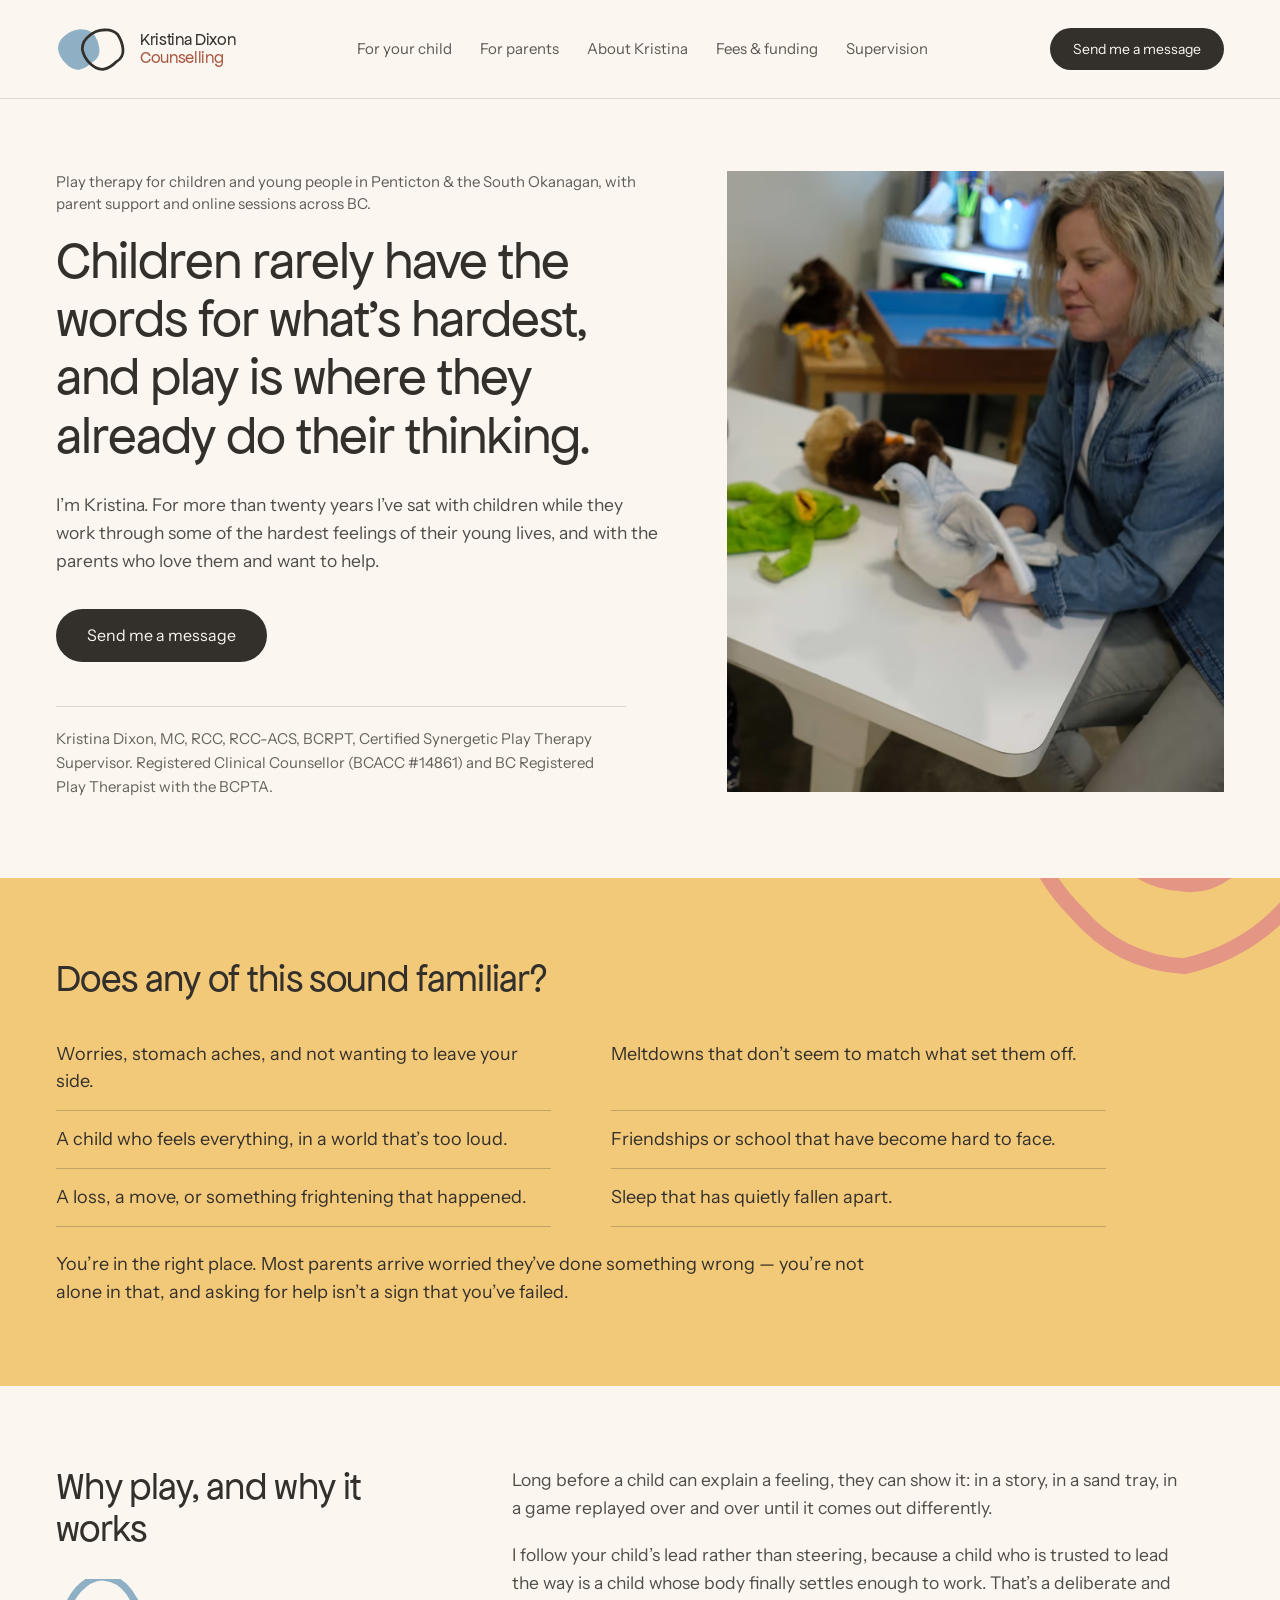
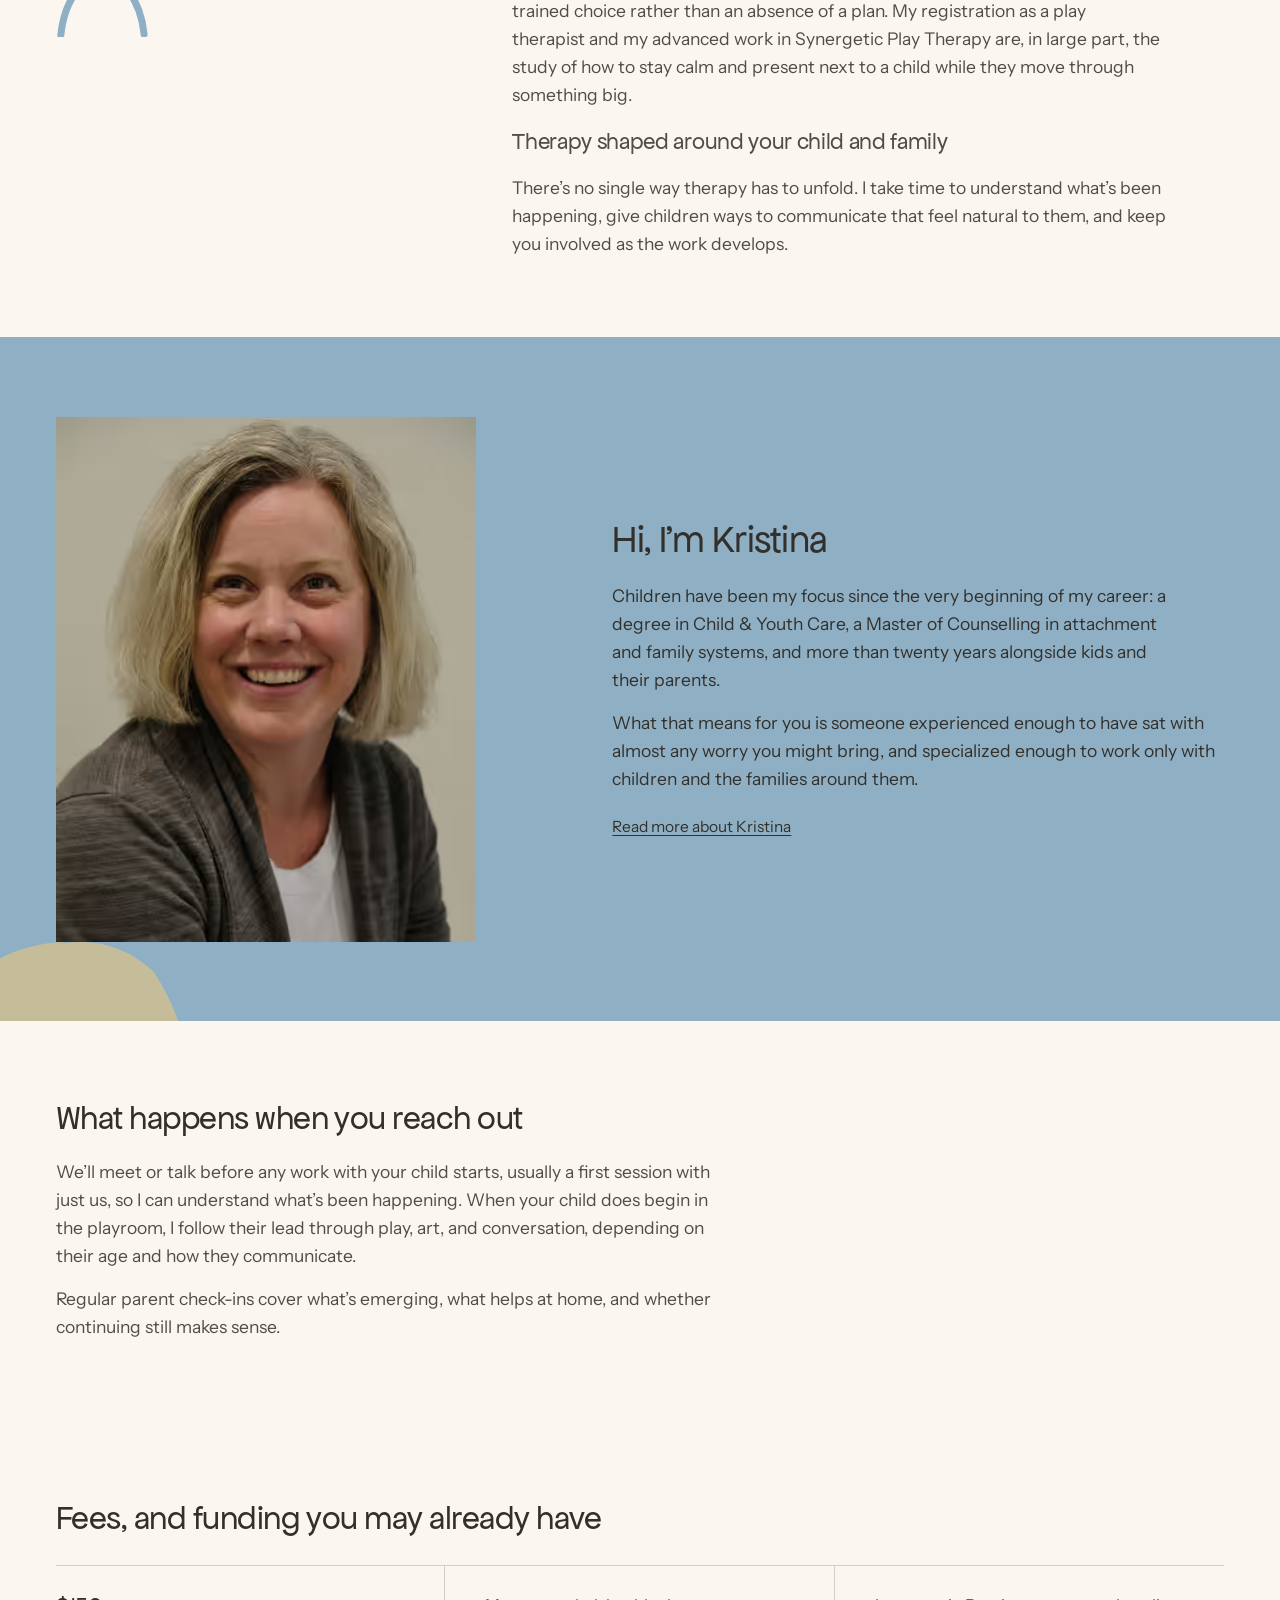
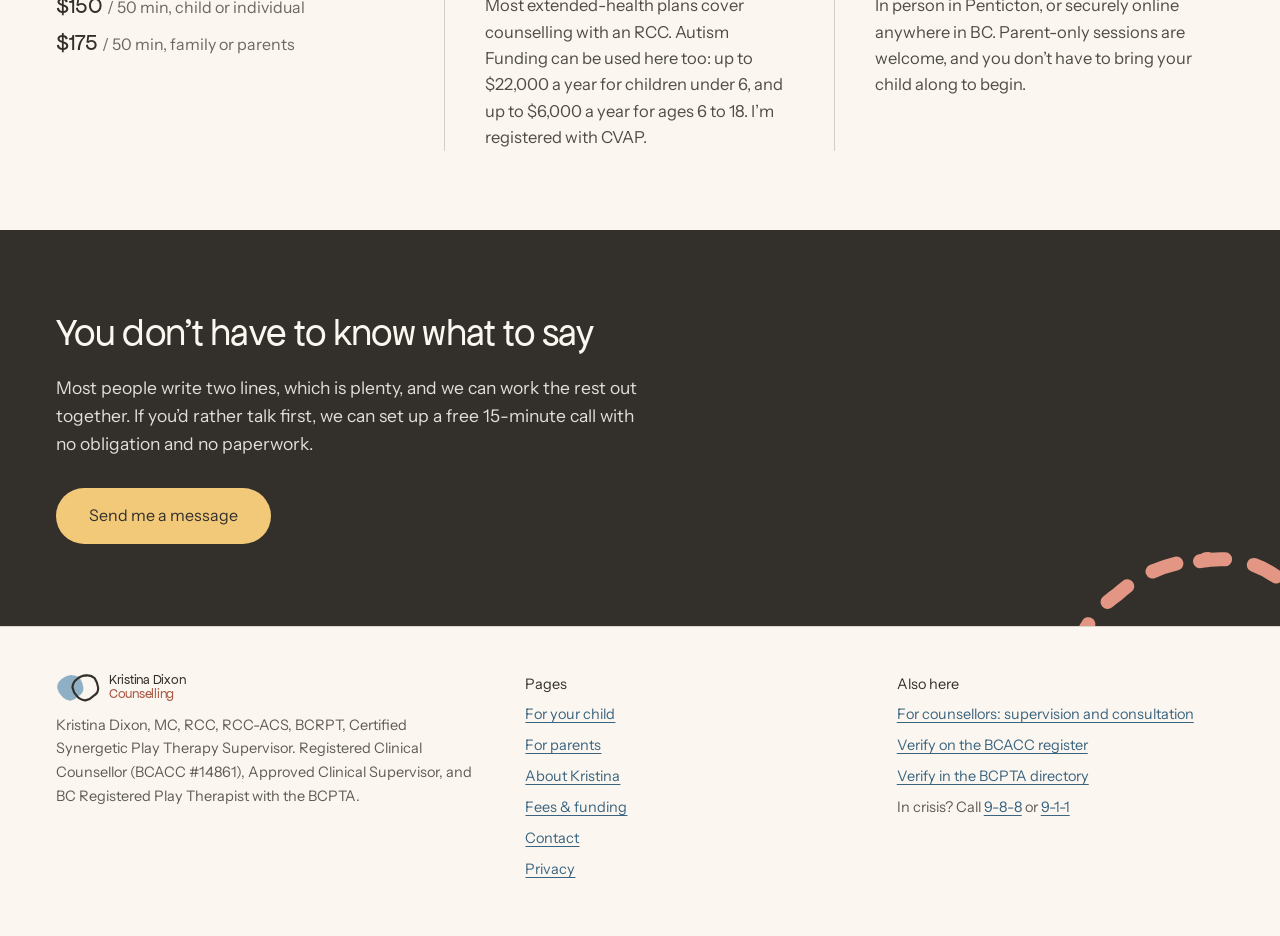
==== commit f59ee429: "Place the first photographs Fills the five web slots from the masters in pics/, per the shot list: s" ====
--- a/index.html
+++ b/index.html
@@ -12,11 +12,17 @@
 <meta property="og:description" content="Registered Clinical Counsellor and BC Registered Play Therapist with 20+ years' experience, working with children and families in Penticton and the South Okanagan.">
 <meta property="og:url" content="https://kristinadixon.ca/">
 <meta property="og:locale" content="en_CA">
-<!-- TODO before launch: og:image and twitter:image, 1200x630, from the primary portrait. See PHOTOGRAPHY.md. -->
+<meta property="og:image" content="https://kristinadixon.ca/assets/img/og-portrait-1200.jpg">
+<meta property="og:image:width" content="1200">
+<meta property="og:image:height" content="630">
+<meta property="og:image:alt" content="Kristina Dixon, smiling, against a plain wall.">
+<meta name="twitter:card" content="summary_large_image">
+<meta name="twitter:image" content="https://kristinadixon.ca/assets/img/og-portrait-1200.jpg">
 <meta name="theme-color" content="#FBF7F0">
 <link rel="icon" href="favicon.svg" type="image/svg+xml">
 <link rel="preload" href="assets/fonts/apfel-grotezk-regular.woff2" as="font" type="font/woff2" crossorigin>
 <link rel="preload" href="assets/fonts/instrument-sans-latin.woff2" as="font" type="font/woff2" crossorigin>
+<link rel="preload" as="image" type="image/avif" imagesrcset="assets/img/hero-840.avif 840w, assets/img/hero-1700.avif 1700w" imagesizes="(min-width: 901px) 45vw, 92vw" fetchpriority="high">
 <link rel="stylesheet" href="assets/css/site.css">
 <script async src="https://www.googletagmanager.com/gtag/js?id=G-G0EFPKYL7X"></script>
 <script src="assets/js/analytics.js" defer></script>
@@ -24,10 +30,6 @@
 <body class="has-sticky-cta">
 
 <a class="skip-link" href="#main">Skip to the main content</a>
-
-<!-- PLACEHOLDER ONLY — the striped fill used by every photo slot.
-     Delete this block along with the last placeholder. -->
-<svg width="0" height="0" style="position:absolute" aria-hidden="true" focusable="false"><defs><pattern id="kd-stripe" width="10" height="10" patternTransform="rotate(45)" patternUnits="userSpaceOnUse"><line x1="0" y1="0" x2="0" y2="10" stroke="rgba(51,48,43,.1)" stroke-width="1.5"></line></pattern></defs></svg>
 
 <header class="site-header">
   <div class="wrap site-header__inner">
@@ -80,10 +82,12 @@
       </div>
 
       <div class="photo-cell">
-        <!-- PLACEHOLDER — replace with the real photograph and real alt text. -->
         <div class="photo photo--4x5">
-          <svg class="photo__stripes" aria-hidden="true" focusable="false"><rect width="100%" height="100%" fill="url(#kd-stripe)"></rect></svg>
-          <span class="photo__caption">PHOTO &mdash; candid, child mid-play in the room, 4:5</span>
+          <picture>
+            <source type="image/avif" srcset="assets/img/hero-840.avif 840w, assets/img/hero-1700.avif 1700w" sizes="(min-width: 901px) 45vw, 92vw">
+            <source type="image/webp" srcset="assets/img/hero-840.webp 840w, assets/img/hero-1700.webp 1700w" sizes="(min-width: 901px) 45vw, 92vw">
+            <img src="assets/img/hero-840.jpg" width="1700" height="2125" alt="Kristina at the play-room table, holding up a dove puppet as she plays with a child just out of frame, with a frog and other soft toys spread in front of her and the sand tray behind." fetchpriority="high" decoding="async">
+          </picture>
         </div>
       </div>
     </div>
@@ -124,10 +128,12 @@
     <svg class="shape shape--kristina" viewBox="0 0 100 100" fill="none" aria-hidden="true" focusable="false"><path d="M50 9 Q68.4 5.7 81.8 18.2 Q91.6 32.8 93.5 50 Q95.3 68.8 78.3 78.3 Q66.8 90.7 50 94.5 Q32 93.4 20.3 79.7 Q7.9 67.4 5 50 Q5.2 31.4 20.7 20.7 Q33.1 9.3 53 8.2 Z" fill="#F2C879" opacity=".55"></path></svg>
     <div class="wrap split--flip split--middle split--photo-first">
       <div class="photo-cell">
-        <!-- PLACEHOLDER — replace with the real photograph and real alt text. -->
         <div class="photo photo--4x5 photo--inset">
-          <svg class="photo__stripes" aria-hidden="true" focusable="false"><rect width="100%" height="100%" fill="url(#kd-stripe)"></rect></svg>
-          <span class="photo__caption">PHOTO &mdash; Kristina, candid, real light, 4:5</span>
+          <picture>
+            <source type="image/avif" srcset="assets/img/portrait-440.avif 440w, assets/img/portrait-900.avif 900w" sizes="(min-width: 901px) 420px, 92vw">
+            <source type="image/webp" srcset="assets/img/portrait-440.webp 440w, assets/img/portrait-900.webp 900w" sizes="(min-width: 901px) 420px, 92vw">
+            <img src="assets/img/portrait-440.jpg" width="900" height="1125" alt="Kristina Dixon, smiling, in a grey cardigan against a plain wall." loading="lazy" decoding="async">
+          </picture>
         </div>
       </div>
       <div>
--- a/assets/css/site.css
+++ b/assets/css/site.css
@@ -637,9 +637,9 @@
 
 /* 10. Photography
    -------------------------------------------------------------------------
-   PLACEHOLDER — every one of these must be replaced with real photography and
-   real alt text before launch. See PHOTOGRAPHY.md for the shot list and the
-   two-line swap. Do not ship the striped fill. Do not substitute stock. */
+   Each slot's ratio class governs the crop; the <picture> inside fills it. The
+   ground colour shows only while the image loads. See PHOTOGRAPHY.md for the
+   shot list and the export sizes. Do not substitute stock. */
 
 .photo {
   position: relative;
@@ -647,7 +647,8 @@
   background: var(--placeholder-ground);
   overflow: hidden;
 }
-.photo > img {
+.photo > picture { display: block; height: 100%; }
+.photo img {
   width: 100%;
   height: 100%;
   object-fit: cover;
@@ -660,24 +661,6 @@
    held to a width that keeps the section from becoming one tall photograph. */
 .photo--inset { max-width: 420px; }
 
-.photo__stripes {
-  position: absolute;
-  inset: 0;
-  width: 100%;
-  height: 100%;
-}
-.photo__caption {
-  position: absolute;
-  left: 20px;
-  bottom: 20px;
-  max-width: calc(100% - 40px);
-  padding: 8px 11px;
-  background: rgba(251, 247, 240, .94);
-  font-family: var(--font-mono);
-  font-size: 11px;
-  line-height: 1.45;
-  color: rgba(51, 48, 43, .8);
-}
 .block--sky .photo { background: var(--warm-white); }
 
 /* 11. Feeling shapes
@@ -1222,7 +1205,6 @@
 }
 
 @media (max-width: 560px) {
-  .photo__caption { left: 12px; bottom: 12px; font-size: 10px; padding: 6px 9px; }
   .trio > * { padding-inline: 0; }
 
   /* The mobile header does not stack and does not try to fit the overlapping
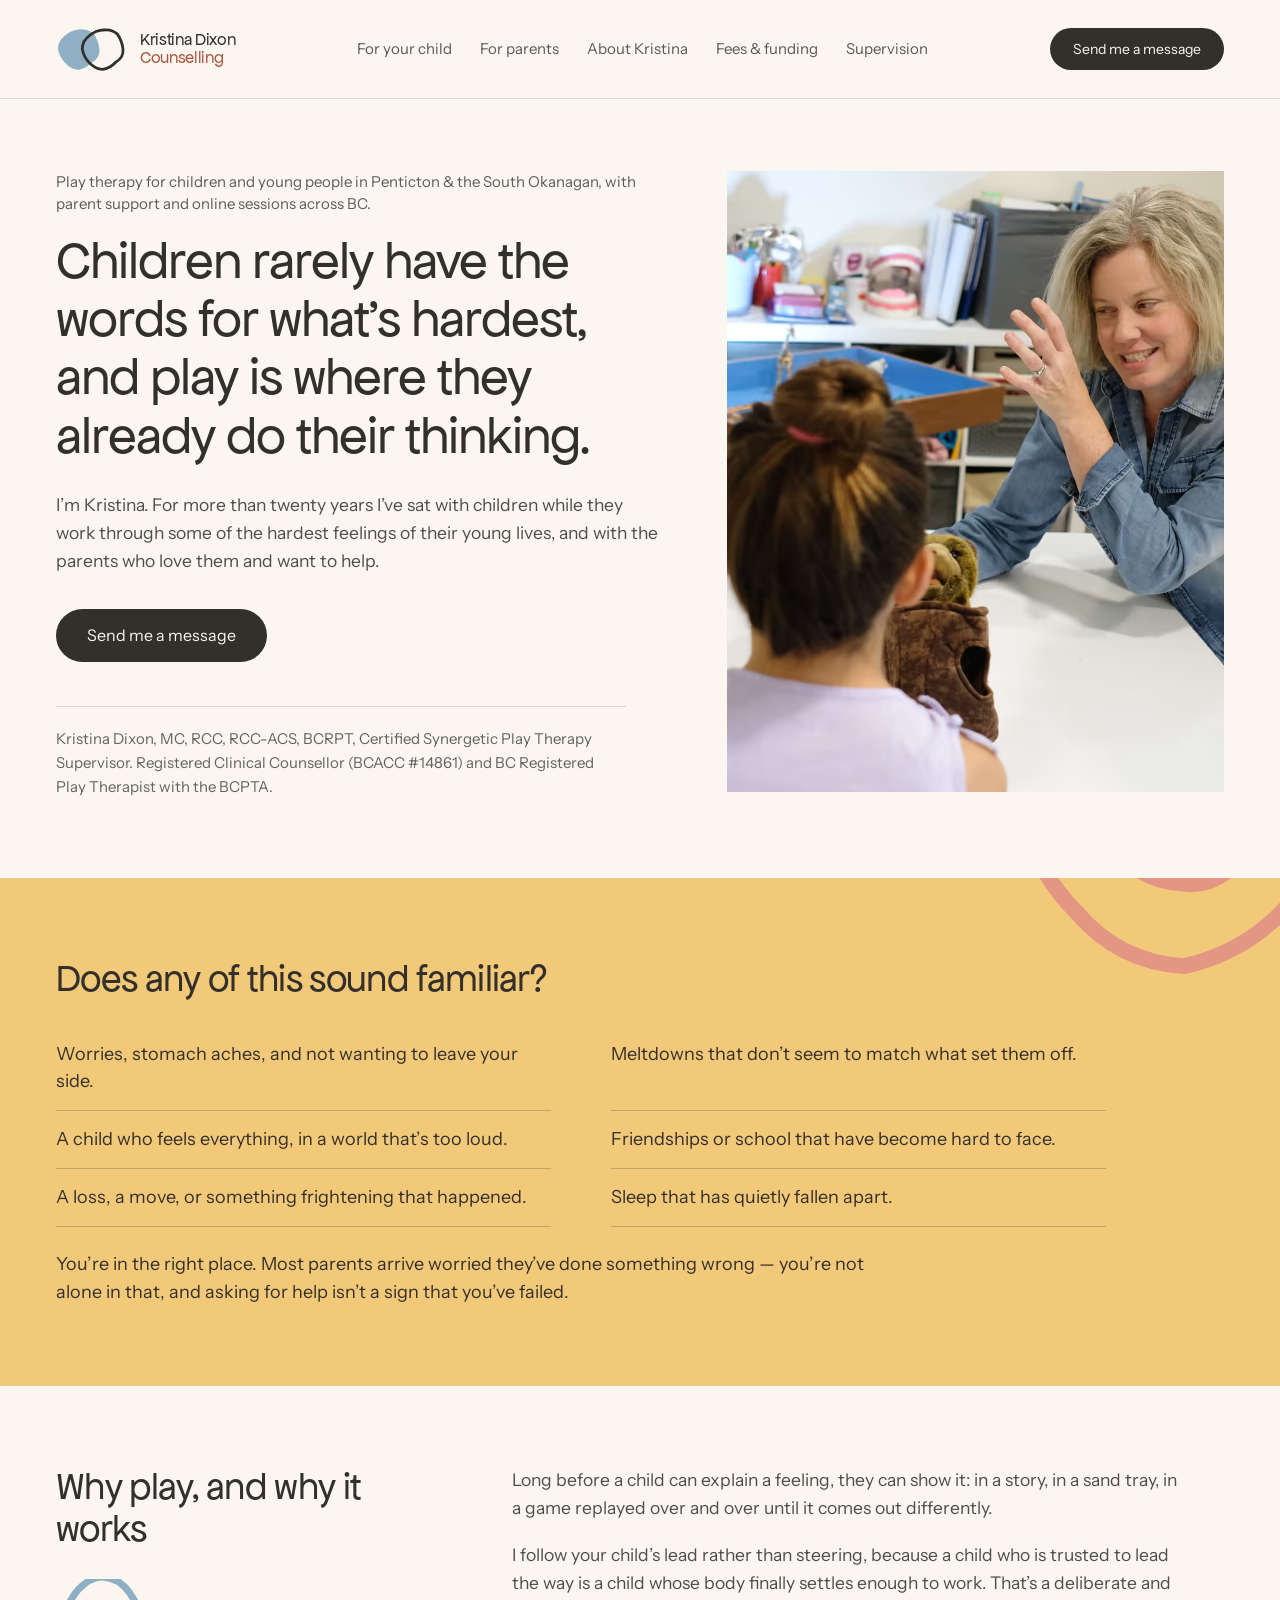
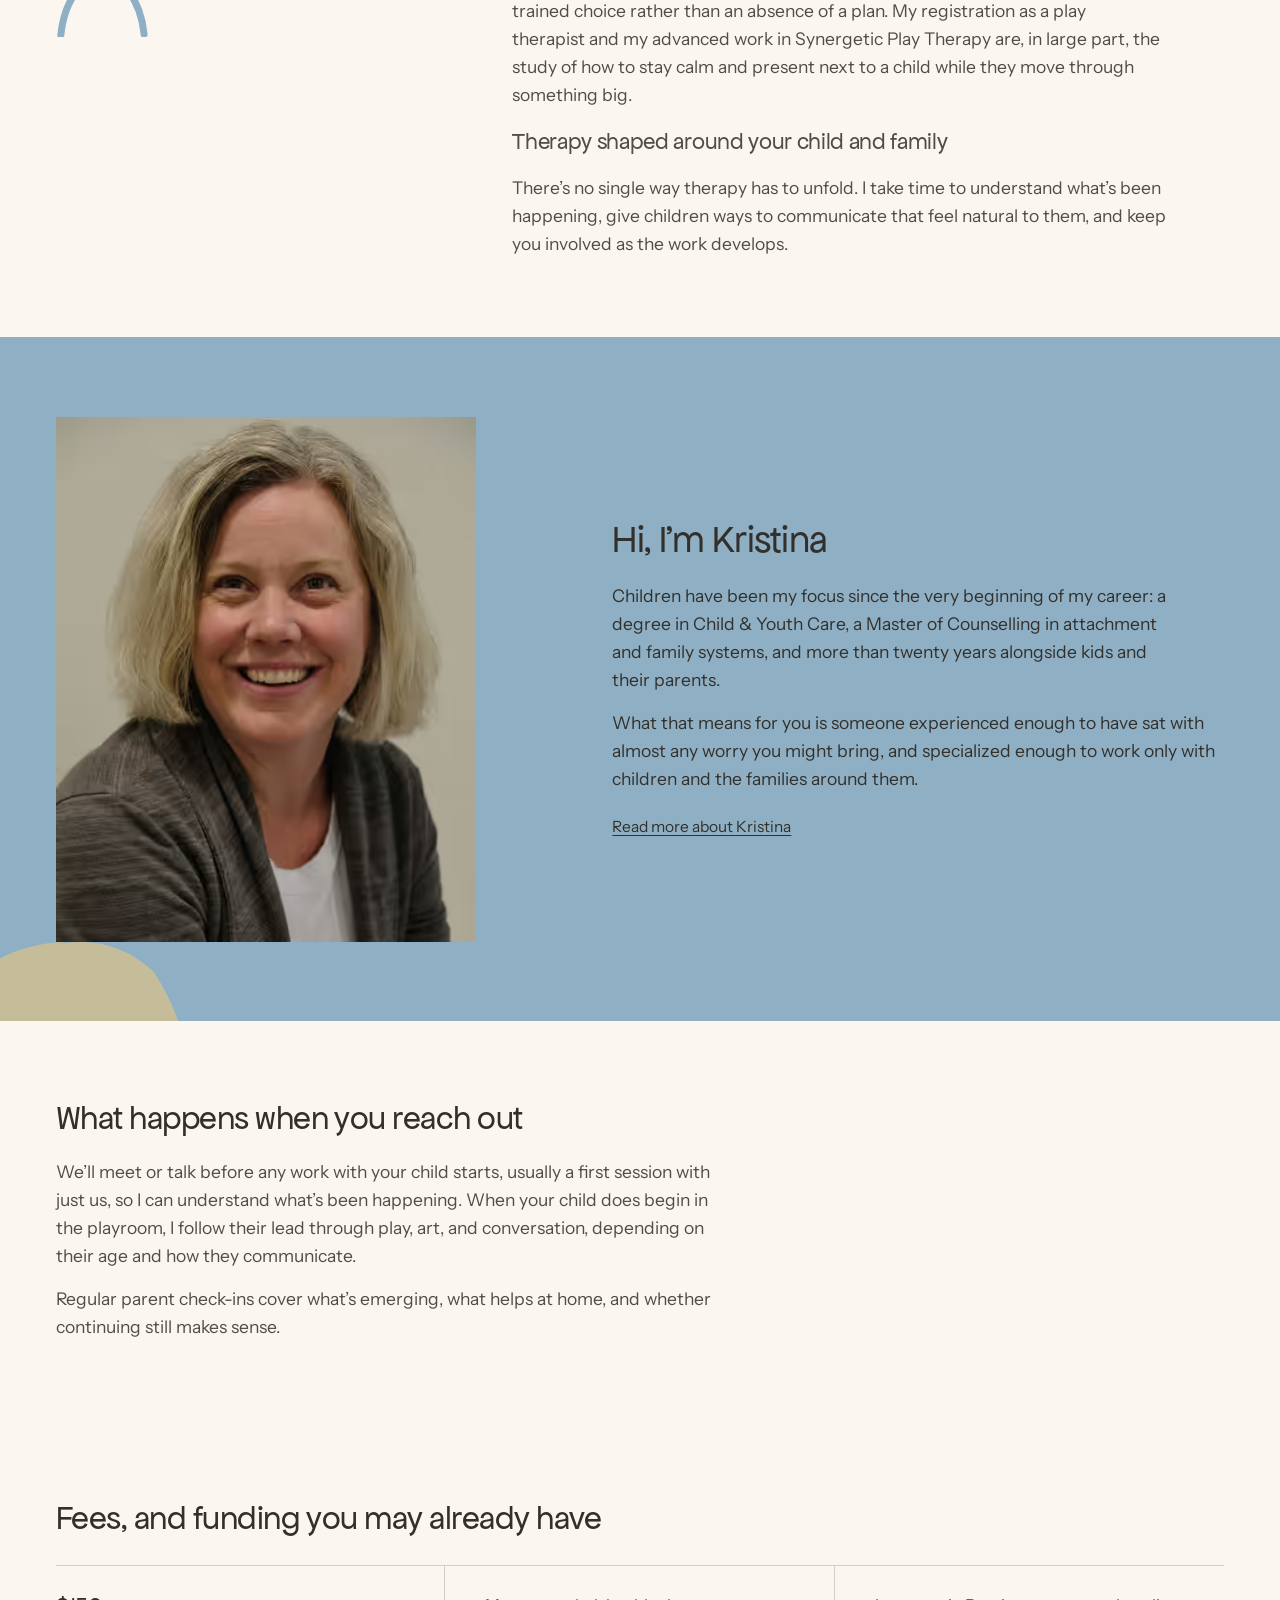
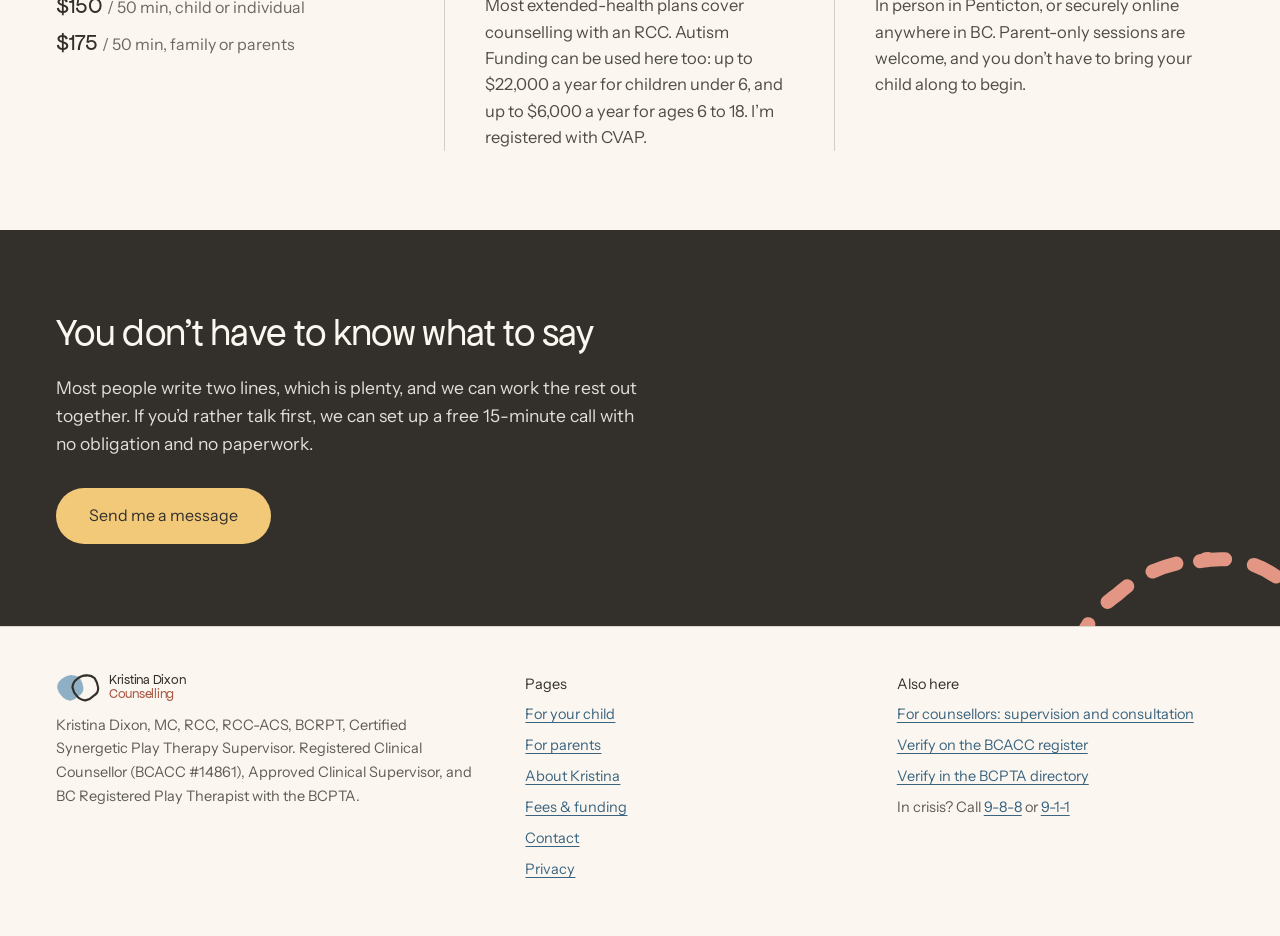
==== commit 9844a3b5: "Lead the home page with the child, and give the child page the sand tray The home hero now uses phot" ====
--- a/index.html
+++ b/index.html
@@ -86,7 +86,7 @@
           <picture>
             <source type="image/avif" srcset="assets/img/hero-840.avif 840w, assets/img/hero-1700.avif 1700w" sizes="(min-width: 901px) 45vw, 92vw">
             <source type="image/webp" srcset="assets/img/hero-840.webp 840w, assets/img/hero-1700.webp 1700w" sizes="(min-width: 901px) 45vw, 92vw">
-            <img src="assets/img/hero-840.jpg" width="1700" height="2125" alt="Kristina at the play-room table, holding up a dove puppet as she plays with a child just out of frame, with a frog and other soft toys spread in front of her and the sand tray behind." fetchpriority="high" decoding="async">
+            <img src="assets/img/hero-840.jpg" width="1700" height="2125" alt="A child, seen from behind, holds a puppet up across the play-room table to Kristina, who smiles back with one hand raised. The sand tray sits on the shelf behind them." fetchpriority="high" decoding="async">
           </picture>
         </div>
       </div>
